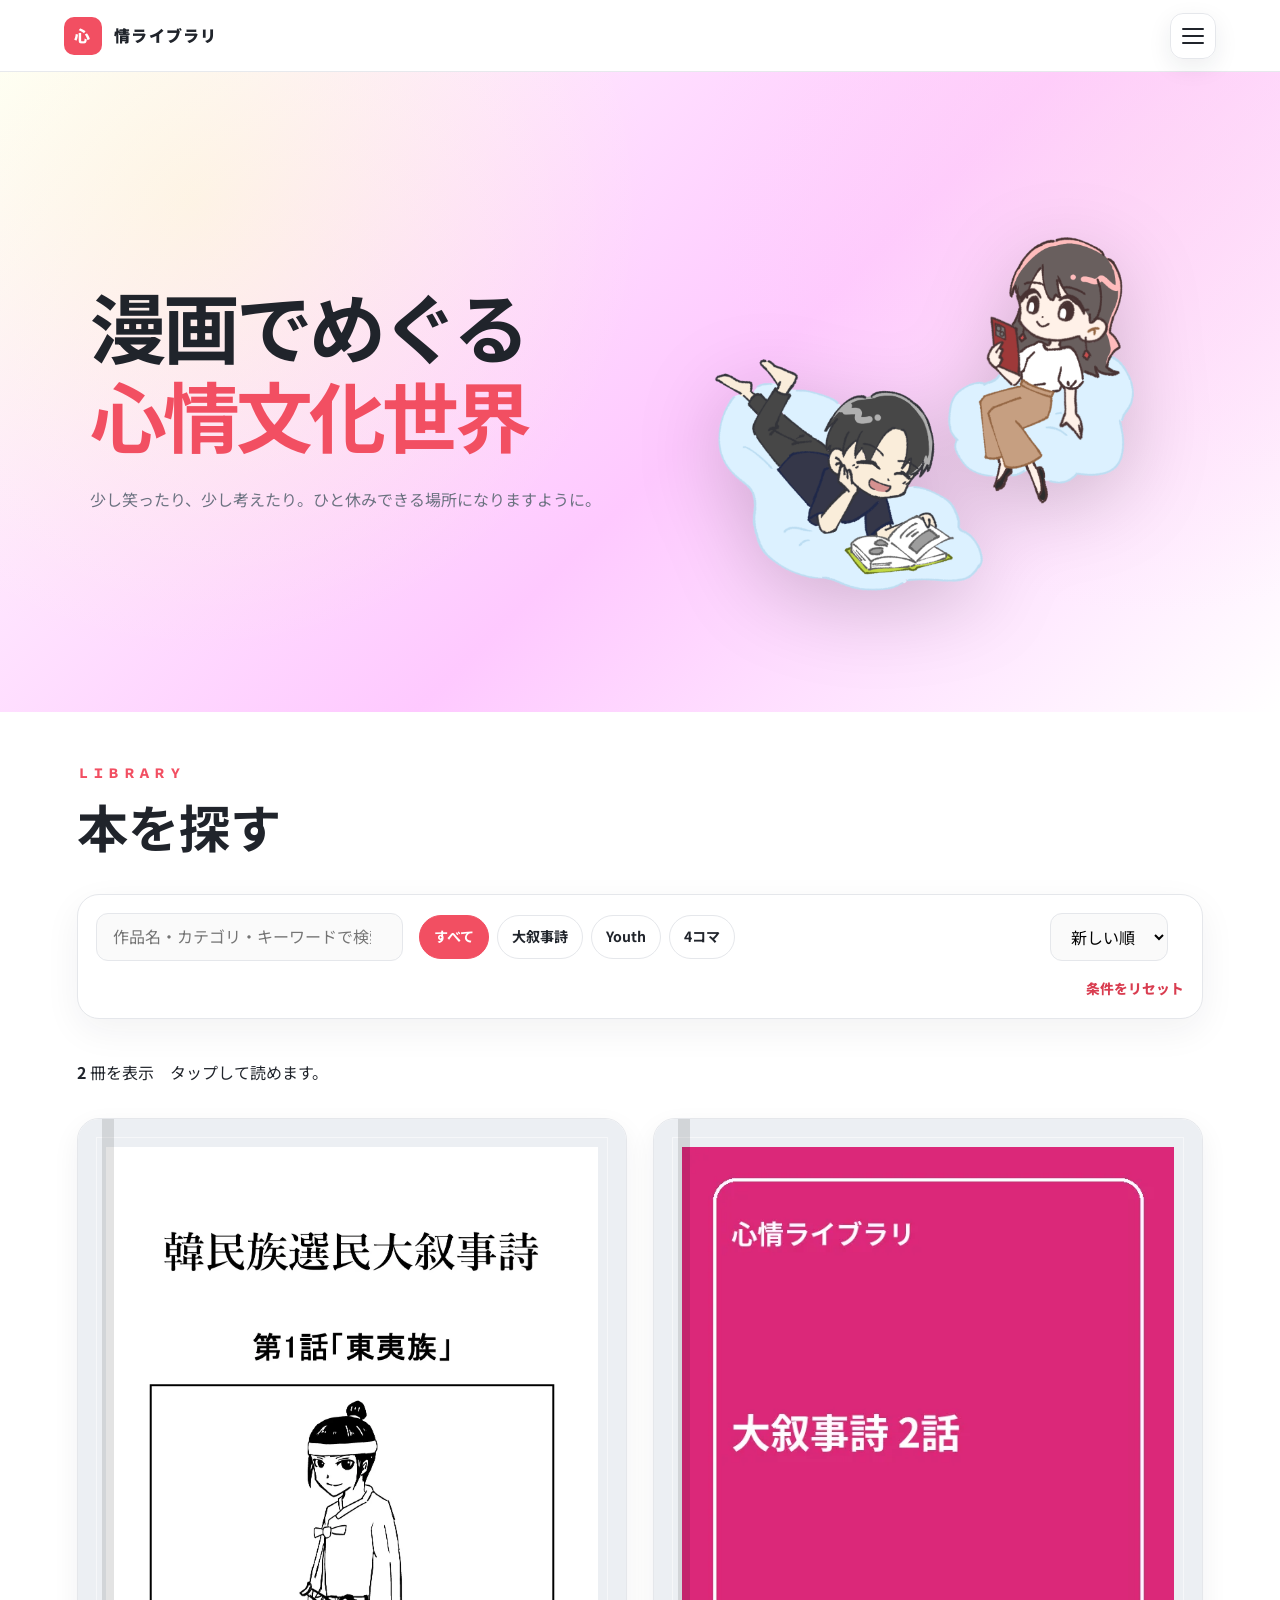
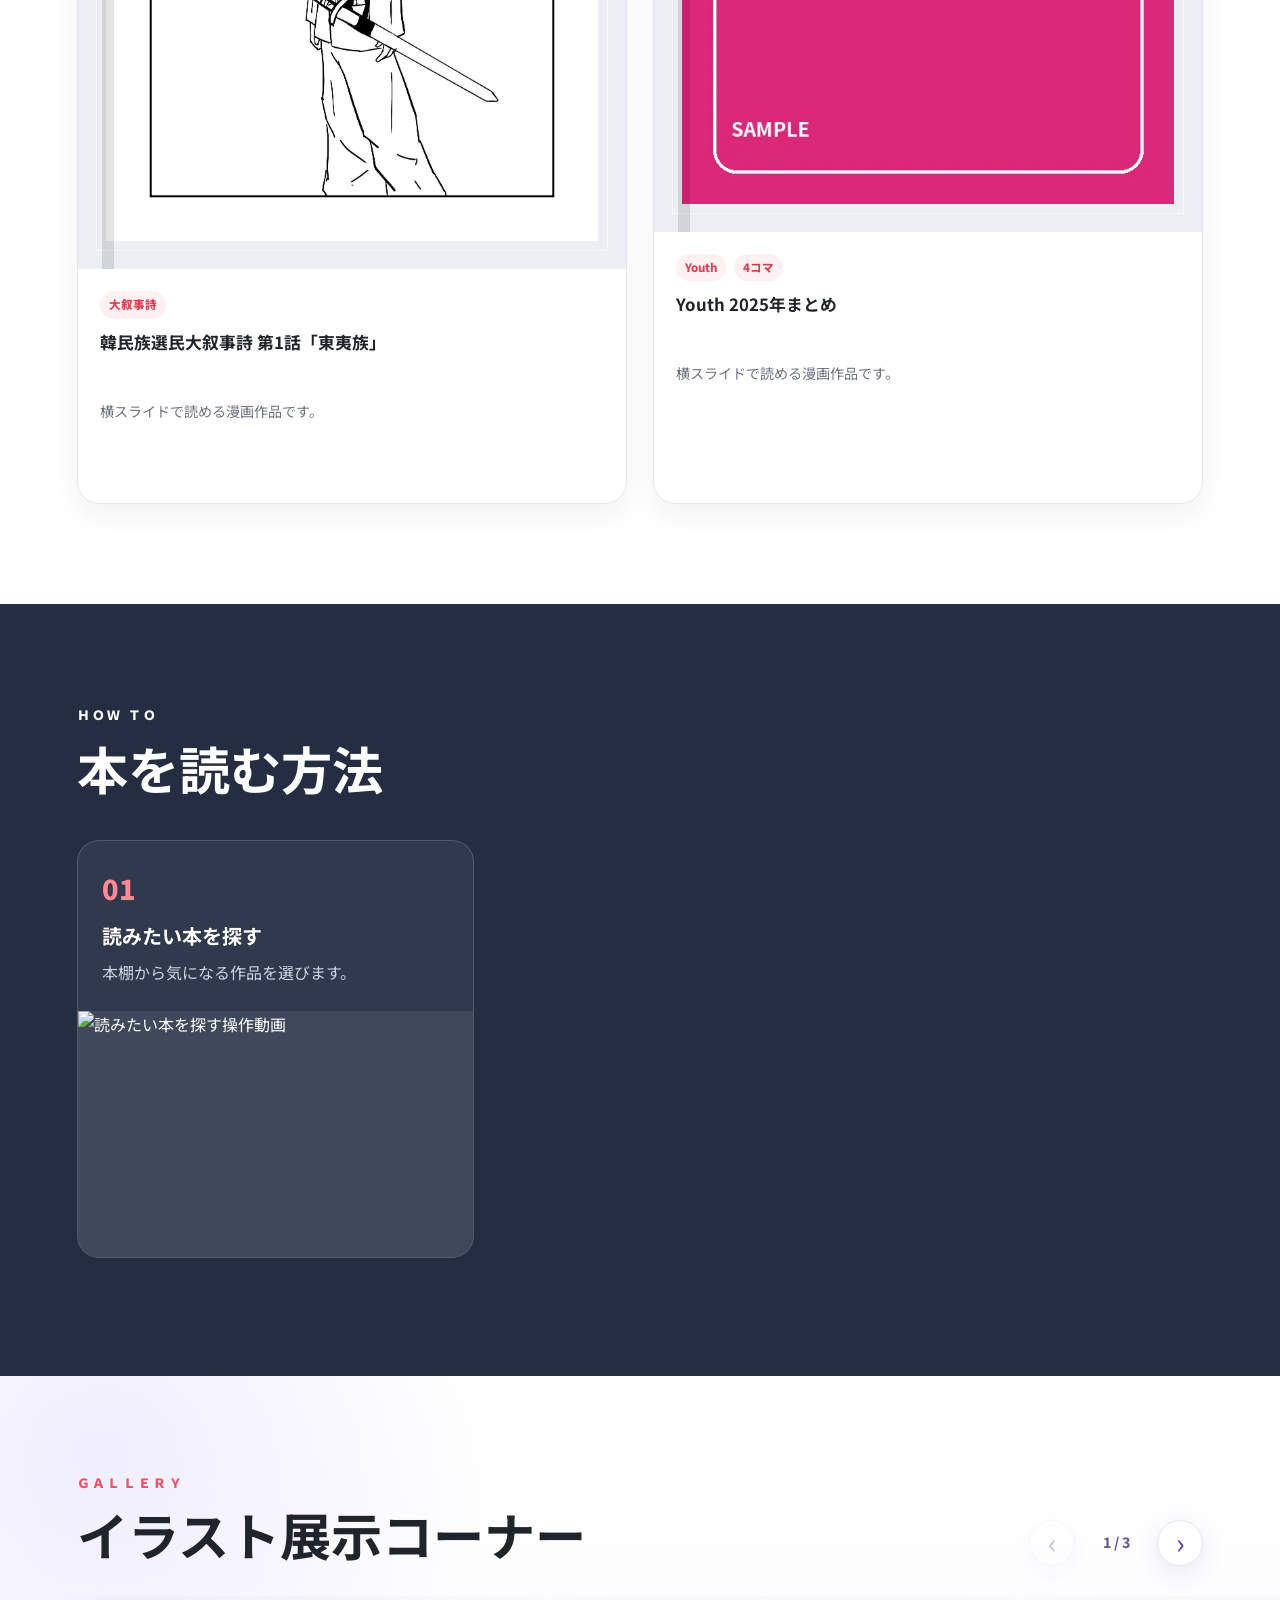
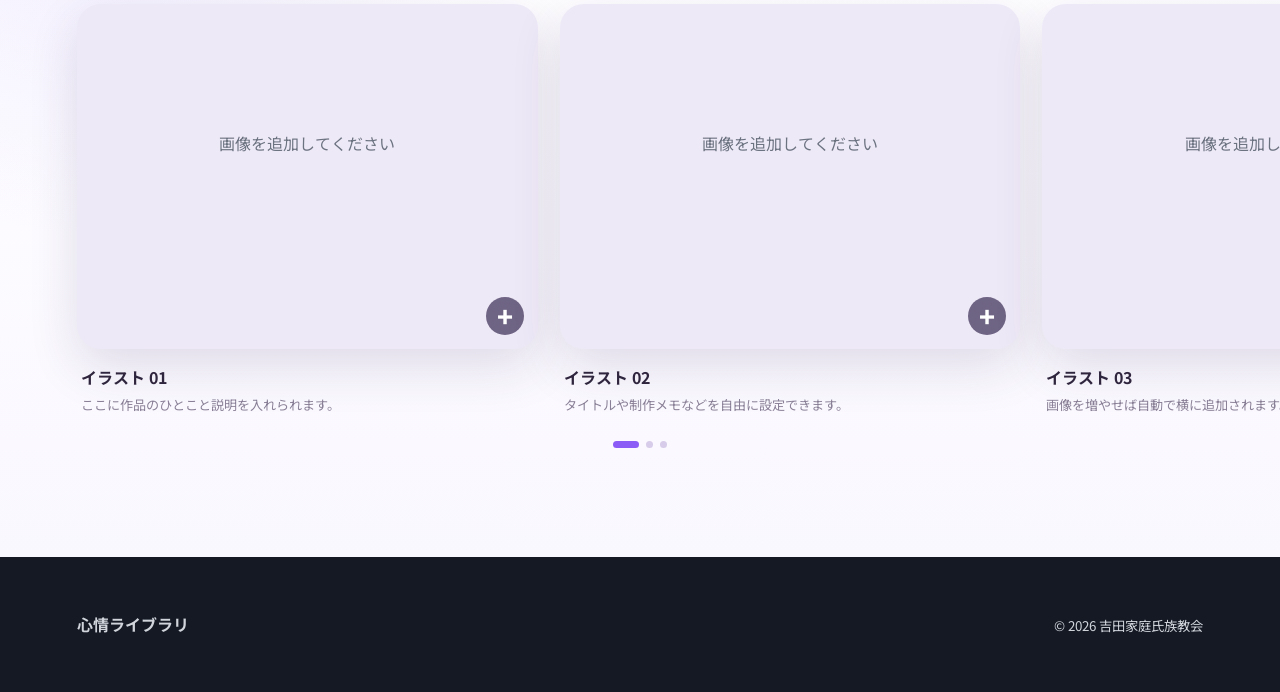
==== index.html @ d1877f1e "Add files via upload" ====
<!DOCTYPE html>
<html lang="ja">
<head>
  <meta charset="UTF-8">
  <meta name="viewport" content="width=device-width, initial-scale=1.0">
  <title>心情ライブラリ</title>
  <meta name="description" content="漫画をカテゴリやキーワードから探して読める書籍ライブラリです。">
  <link rel="preconnect" href="https://fonts.googleapis.com">
  <link rel="preconnect" href="https://fonts.gstatic.com" crossorigin>
  <link href="https://fonts.googleapis.com/css2?family=Noto+Sans+JP:wght@400;500;700;900&display=swap" rel="stylesheet">
  <link rel="stylesheet" href="./viewer.css">
  <script src="./catalog.js" defer></script>
  <script src="./gallery.js" defer></script>
</head>
<body class="catalog-page">
  <header class="site-header">
    <a class="logo" href="#top" aria-label="ページ上部へ">
      <span class="logo-mark">心</span><span>情ライブラリ</span>
    </a>

    <!-- ===== 共通メニュー：PC / スマホともに三本線ボタン ===== -->
    <div class="header-menu-wrap">
      <button
        id="menuToggle"
        class="menu-toggle"
        type="button"
        aria-label="メニューを開く"
        aria-expanded="false"
        aria-controls="headerMenu">
        <span></span>
        <span></span>
        <span></span>
      </button>

      <nav id="headerMenu" class="header-menu" aria-label="メインナビゲーション">
        <a href="#books">本を探す</a>
        <a href="#features">本を読む方法</a>
        <a href="#gallery">イラスト展示コーナー</a>
      </nav>
    </div>
  </header>

  <main id="top">
    <section class="hero">
      <div class="hero-copy">
        <h1>漫画でめぐる<br><span>心情文化世界</span></h1>
        <p class="hero-text">少し笑ったり、少し考えたり。ひと休みできる場所になりますように。</p>
      </div>
<div class="hero-visual">
    <img
        src="./assets/top.png"
        alt="サイト案内キャラクター"
        class="hero-character">
</div>
    </section>

    <section class="search-section" id="books">
      <div class="section-heading">
        <p class="eyebrow">ＬＩＢＲＡＲＹ</p><h2>本を探す</h2>
      </div>
      <div class="filter-panel">
        <label class="search-box">
          <span class="visually-hidden">書籍を検索</span>
          <input id="searchInput" type="search" placeholder="作品名・カテゴリ・キーワードで検索">
        </label>

        <div id="categoryFilters" class="category-filters" aria-label="カテゴリ絞り込み"></div>

        <select id="sortSelect" aria-label="並び順">
          <option value="newest">新しい順</option>
          <option value="oldest">古い順</option>
        </select>

        <button id="resetButton" class="filter-reset-button" type="button">条件をリセット</button>
      </div>

      <div class="result-bar">
        <p><strong id="resultCount">0</strong> 冊を表示　タップして読めます。</p>
      </div>
      <div id="bookGrid" class="book-grid" aria-live="polite"></div>
      <p id="catalogMessage" class="empty-message">書籍情報を読み込んでいます…</p>
    </section>

    <!-- ===== 本を読む方法：説明＋GIF横スライド ===== -->
    <section class="features" id="features">
      <div class="section-heading light">
        <p class="eyebrow">ＨＯＷ ＴＯ</p>
        <h2>本を読む方法</h2>
      </div>

      <div class="howto-track" aria-label="本を読む方法">
        <article class="howto-card">
          <div class="howto-body">
            <span>01</span>
            <h3>読みたい本を探す</h3>
            <p>本棚から気になる作品を選びます。</p>
          </div>
          <div class="howto-image">
            <img src="./assets/howto/01.gif" alt="読みたい本を探す操作動画" loading="lazy" decoding="async">
          </div>
        </article>
               

      </div>
    </section>

    <section class="gallery-section" id="gallery">
      <div class="gallery-heading">
        <div>
          <p class="eyebrow">ＧＡＬＬＥＲＹ</p>
          <h2>イラスト展示コーナー</h2>
        </div>
        <div class="gallery-controls" aria-label="ギャラリー操作">
          <button id="galleryPrev" class="gallery-arrow" type="button" aria-label="前のイラスト">‹</button>
          <span id="galleryCounter" class="gallery-counter">1 / 1</span>
          <button id="galleryNext" class="gallery-arrow" type="button" aria-label="次のイラスト">›</button>
        </div>
      </div>

      <div id="galleryTrack" class="gallery-track" aria-live="polite">
        <div class="gallery-loading">イラストを読み込んでいます…</div>
      </div>
      <div id="galleryDots" class="gallery-dots" aria-label="イラスト位置"></div>
    </section>

    <dialog id="galleryLightbox" class="gallery-lightbox">
      <button id="galleryLightboxClose" class="gallery-lightbox-close" type="button" aria-label="閉じる">×</button>
      <figure class="gallery-lightbox-figure">
        <img id="galleryLightboxImage" src="" alt="">
        <figcaption id="galleryLightboxCaption"></figcaption>
      </figure>
    </dialog>
  </main>

  <footer><div><strong>心情ライブラリ</strong></div><small>© 2026 吉田家庭氏族教会</small></footer>
  <script>
    (() => {
      const track = document.getElementById("galleryTrack");
      const next = document.getElementById("galleryNext");
      if (!track || !next) return;

      let timer = 0;
      let stoppedByUser = false;

      const stopAutoSlide = () => {
        stoppedByUser = true;
        window.clearInterval(timer);
        timer = 0;
      };

      const startAutoSlide = () => {
        if (stoppedByUser || timer || track.querySelectorAll(".gallery-card").length < 2) return;
        timer = window.setInterval(() => {
          if (document.hidden) return;
          if (next.disabled) {
            document.querySelector("#galleryDots .gallery-dot")?.click();
          } else {
            next.click();
          }
        }, 3500);
      };

      ["pointerdown", "touchstart", "wheel", "keydown"].forEach(type => {
        track.addEventListener(type, stopAutoSlide, { passive: true });
      });
      track.addEventListener("focusin", stopAutoSlide);
      document.getElementById("galleryPrev")?.addEventListener("click", stopAutoSlide);
      next.addEventListener("click", event => {
        if (event.isTrusted) stopAutoSlide();
      });

      const observer = new MutationObserver(startAutoSlide);
      observer.observe(track, { childList: true });
      window.addEventListener("load", startAutoSlide);
    })();
  </script>
</body>
</html>
---- viewer.css ----
/* ==========================================================
   viewer.css / 心情ライブラリ

   目次
   01. 共通設定
   02. ヘッダー
   03. トップ（Hero）
   04. 本棚・検索
   05. 書籍カード
   06. 本を読む方法
   07. フッター
   08. 漫画ビューア
   09. 画像漫画向け調整
   10. 一覧ページ / 独立ビューア補助
   11. イラストギャラリー
   12. レスポンシブ

   対応ファイル
   - index.html
   - viewer.html
   - catalog.js
   - gallery.js
   - viewer.js
========================================================== */

/* ==========================================================
   03-A. トップ右側のキャラクター画像
   ----------------------------------------------------------
   index.html
   <div class="hero-visual">
     <img class="hero-character">
   ========================================================== */

.hero-visual{
    display:flex;
    justify-content:center;
    align-items:flex-end;
}

.hero-character{
    width:min(430px,90%);
    max-height:none;
    object-fit:contain;
    filter:drop-shadow(0 20px 40px rgba(0,0,0,.18));
    animation:float 2s ease-in-out infinite;
}

@keyframes float{
    0%,100%{
        transform:translateY(0);
    }
    50%{
        transform:translateY(-10px);
    }
}

/* ==========================================================
   01. 共通設定
   ----------------------------------------------------------
   サイト全体の基本設定・色・フォント・リンク・フォーム
   ========================================================== */

* {
  box-sizing: border-box;
}

:root {
  --ink: #20242b;
  --muted: #6b7280;
  --line: #e5e7eb;
  --paper: #f7f6f2;
  --white: #ffffff;
  --accent: #f24f62;
  --accent-dark: #d93d50;
  --navy: #242d42;
  --shadow: 0 18px 50px rgba(31, 41, 55, 0.12);
}

html {
  scroll-behavior: smooth;
}

body {
  margin: 0;
  color: var(--ink);
  background: var(--white);
  font-family: "Noto Sans JP", sans-serif;
  line-height: 1.7;
}

button,
input,
select {
  font: inherit;
}

a {
  color: inherit;
  text-decoration: none;
}

/* ==========================================================
   02. ヘッダー
   ----------------------------------------------------------
   index.html
   <header class="site-header">
   ・ロゴ
   ・上部ナビゲーション
   ========================================================== */

.site-header {
  position: sticky;
  top: 0;
  z-index: 20;
  display: flex;
  align-items: center;
  justify-content: space-between;
  min-height: 72px;
  padding: 0 5vw;
  border-bottom: 1px solid rgba(229, 231, 235, 0.9);
  background: rgba(255, 255, 255, 0.94);
  backdrop-filter: blur(14px);
}

.logo {
  display: inline-flex;
  gap: 12px;
  align-items: center;
  font-weight: 900;
  letter-spacing: 0.08em;
}

.logo-mark {
  display: grid;
  width: 38px;
  height: 38px;
  place-items: center;
  border-radius: 10px;
  color: #fff;
  background: var(--accent);
}

.header-nav {
  display: flex;
  gap: 28px;
  font-size: 0.94rem;
  font-weight: 700;
}

/* ==========================================================
   03. トップ（Hero）
   ----------------------------------------------------------
   index.html
   <section class="hero">

   ・「漫画でめぐる 心情文化世界」
   ・説明文
   ・背景
   ・キャラクター画像
   ========================================================== */

.hero {
  display: grid;
  grid-template-columns: 1.05fr 0.95fr;
  min-height: 640px;
  padding: 90px 7vw;
  overflow: hidden;
  background:
    radial-gradient(circle at 15% 20%, rgba(251, 253, 181, 0.35), transparent 38%),
    radial-gradient(circle at 90% 15%, rgba(254, 214, 238, 0.45), transparent 35%),
    linear-gradient(135deg, #ffffff 0%, #fb00ff36 55%, #ffffff 100%);
}

.hero-copy {
  align-self: center;
  max-width: 640px;
}

.eyebrow {
  margin: 0 0 10px;
  color: var(--accent);
  font-size: 0.8rem;
  font-weight: 900;
  letter-spacing: 0.18em;
}

.hero h1 {
  margin: 0;
  font-size: clamp(3rem, 6vw, 6rem);
  line-height: 1.16;
  letter-spacing: -0.05em;
}

.hero h1 span {
  color: var(--accent);
}

.hero-text {
  max-width: 590px;
  margin: 28px 0 36px;
  color: var(--muted);
  font-size: 1rem;
}

.primary-button {
  display: inline-flex;
  align-items: center;
  justify-content: center;
  min-width: 180px;
  min-height: 54px;
  padding: 0 26px;
  border-radius: 999px;
  color: #fff;
  background: var(--accent);
  font-weight: 800;
  box-shadow: 0 12px 30px rgba(242, 79, 98, 0.28);
  transition: 0.2s;
}

.primary-button:hover {
  transform: translateY(-2px);
  background: var(--accent-dark);
}

.hero-visual {
  position: relative;
  display: grid;
  place-items: center;
}

.book-stack {
  position: relative;
  width: min(430px, 80vw);
  height: 420px;
}

.stack-book {
  position: absolute;
  right: 0;
  display: flex;
  align-items: center;
  width: 360px;
  height: 74px;
  padding: 0 34px;
  border: 2px solid #4b5563;
  border-radius: 5px 16px 16px 5px;
  color: #f8fafc;
  background: linear-gradient(180deg, #747b86, #4b525c);
  font-size: 1.35rem;
  font-weight: 900;
  letter-spacing: 0.12em;
  box-shadow: var(--shadow);
  transform-origin: center;
}

.stack-book::after {
  content: "";
  position: absolute;
  right: 14px;
  width: 10px;
  height: 70%;
  border-left: 2px solid rgba(255,255,255,.45);
  border-right: 2px solid rgba(255,255,255,.45);
}

.b1 { top: 20px; transform: rotate(-3deg); }
.b2 { top: 96px; right: 24px; transform: rotate(2deg); }
.b3 { top: 170px; right: 5px; transform: rotate(-1deg); }
.b4 { top: 244px; right: 35px; transform: rotate(3deg); }
.b5 { top: 318px; right: -40px; transform: rotate(13deg); }

/* ==========================================================
   04. 本棚・検索エリア
   ----------------------------------------------------------
   index.html
   <section class="search-section" id="books">

   ・見出し
   ・検索ボックス
   ・カテゴリ絞り込み
   ・並び替え
   ・検索結果件数
   ========================================================== */

.search-section,
.guide {
  padding: 100px 6vw;
}

.section-heading {
  max-width: 760px;
  margin-bottom: 36px;
}

.section-heading h2 {
  margin: 0;
  font-size: clamp(2rem, 4vw, 3.4rem);
  line-height: 1.25;
}

.section-heading > p:last-child {
  color: var(--muted);
}

.filter-panel {
  display: grid;
  grid-template-columns: minmax(260px, 1fr) 2fr auto;
  gap: 16px;
  align-items: center;
  padding: 18px;
  border: 1px solid var(--line);
  border-radius: 22px;
  background: #fff;
  box-shadow: 0 12px 36px rgba(31, 41, 55, 0.06);
}

.search-box input,
.filter-panel select {
  width: 100%;
  min-height: 48px;
  padding: 0 16px;
  border: 1px solid var(--line);
  border-radius: 12px;
  background: #fafafa;
  outline: none;
}

.search-box input:focus,
.filter-panel select:focus {
  border-color: var(--accent);
  box-shadow: 0 0 0 3px rgba(242, 79, 98, 0.12);
}

.category-filters {
  display: flex;
  flex-wrap: wrap;
  gap: 8px;
}

.category-button {
  padding: 9px 14px;
  border: 1px solid var(--line);
  border-radius: 999px;
  color: var(--ink);
  background: #fff;
  cursor: pointer;
  font-size: 0.88rem;
  font-weight: 700;
}

.category-button.active {
  border-color: var(--accent);
  color: #fff;
  background: var(--accent);
}

.result-bar {
  display: flex;
  justify-content: space-between;
  align-items: center;
  margin: 24px 0 16px;
}

.text-button {
  border: 0;
  color: var(--accent);
  background: transparent;
  cursor: pointer;
  font-weight: 800;
}

/* ==========================================================
   05. 書籍カード一覧
   ----------------------------------------------------------
   index.html / catalog.js

   <div id="bookGrid" class="book-grid">

   catalog.js が books.json を読み込み、
   .book-card を自動生成します。
   ========================================================== */

.book-grid {
  display: grid;
  grid-template-columns: repeat(4, minmax(0, 1fr));
  gap: 26px;
}

.book-card {
  overflow: hidden;
  border: 1px solid var(--line);
  border-radius: 22px;
  background: #fff;
  box-shadow: 0 10px 28px rgba(31, 41, 55, 0.06);
  transition: 0.22s ease;
}

.book-card:hover {
  transform: translateY(-7px);
  box-shadow: var(--shadow);
}

.book-cover {
  position: relative;
  display: grid;
  min-height: 300px;
  place-items: center;
  padding: 28px;
  overflow: hidden;
  background: linear-gradient(145deg, var(--cover-light), var(--cover-dark));
}

.book-cover::before {
  content: "";
  position: absolute;
  inset: 18px;
  border: 1px solid rgba(255,255,255,.55);
}

.book-cover::after {
  content: "";
  position: absolute;
  left: 24px;
  top: 0;
  width: 12px;
  height: 100%;
  background: rgba(0,0,0,.11);
}

.cover-content {
  position: relative;
  z-index: 1;
  color: #fff;
  text-align: center;
}

.cover-label {
  display: block;
  margin-bottom: 16px;
  font-size: 0.75rem;
  font-weight: 800;
  letter-spacing: 0.18em;
}

.cover-title {
  display: block;
  font-size: 2rem;
  font-weight: 900;
  line-height: 1.35;
}

.book-info {
  padding: 22px;
}

.book-meta {
  display: flex;
  gap: 8px;
  flex-wrap: wrap;
  margin-bottom: 10px;
}

.tag {
  padding: 4px 9px;
  border-radius: 999px;
  color: var(--accent-dark);
  background: #fff0f2;
  font-size: 0.72rem;
  font-weight: 800;
}

.book-info h3 {
  min-height: 3.4em;
  margin: 0;
  font-size: 1.05rem;
  line-height: 1.65;
}

.book-description {
  min-height: 4.8em;
  color: var(--muted);
  font-size: 0.88rem;
}

.book-bottom {
  display: flex;
  justify-content: space-between;
  align-items: center;
  margin-top: 18px;
}

.price {
  font-size: 1.2rem;
  font-weight: 900;
}

.detail-button {
  padding: 9px 14px;
  border: 0;
  border-radius: 10px;
  color: #fff;
  background: var(--navy);
  cursor: pointer;
  font-weight: 800;
}

.empty-message {
  padding: 50px;
  text-align: center;
  color: var(--muted);
}

/* ==========================================================
   06. 本を読む方法
   ----------------------------------------------------------
   index.html
   <section class="features" id="features">

   ・01 / 02 / 03 の説明カード
   ========================================================== */

.features {
  padding: 100px 6vw;
  color: #fff;
  background: var(--navy);
}

.light h2,
.light p {
  color: #fff;
}

.feature-grid {
  display: grid;
  grid-template-columns: repeat(3, 1fr);
  gap: 22px;
}

.feature-grid article {
  padding: 34px;
  border: 1px solid rgba(255,255,255,.16);
  border-radius: 22px;
  background: rgba(255,255,255,.05);
}

.feature-grid span {
  color: #ff8a97;
  font-size: 2rem;
  font-weight: 900;
}

.feature-grid h3 {
  margin: 10px 0 8px;
  font-size: 1.3rem;
}

.feature-grid p {
  color: #cbd5e1;
}

.steps {
  display: grid;
  grid-template-columns: repeat(3, 1fr);
  gap: 24px;
  padding: 0;
  list-style: none;
}

.steps li {
  display: flex;
  gap: 18px;
  padding: 26px;
  border: 1px solid var(--line);
  border-radius: 18px;
}

.steps li > span {
  display: grid;
  flex: 0 0 46px;
  height: 46px;
  place-items: center;
  border-radius: 50%;
  color: #fff;
  background: var(--accent);
  font-weight: 900;
}

.steps h3,
.steps p {
  margin: 0;
}

.steps p {
  color: var(--muted);
}

/* ==========================================================
   07. フッター
   ----------------------------------------------------------
   index.html
   <footer>
   ========================================================== */

footer {
  display: flex;
  justify-content: space-between;
  align-items: end;
  padding: 54px 6vw;
  color: #d1d5db;
  background: #141924;
}

footer p {
  margin: 4px 0 0;
}

.book-modal {
  width: min(850px, calc(100vw - 32px));
  padding: 0;
  border: 0;
  border-radius: 24px;
  box-shadow: 0 30px 90px rgba(0,0,0,.28);
}

.book-modal::backdrop {
  background: rgba(15, 23, 42, .68);
  backdrop-filter: blur(5px);
}

.modal-close {
  position: absolute;
  top: 16px;
  right: 18px;
  z-index: 2;
  display: grid;
  width: 42px;
  height: 42px;
  place-items: center;
  border: 0;
  border-radius: 50%;
  background: rgba(255,255,255,.92);
  cursor: pointer;
  font-size: 1.7rem;
}

.modal-layout {
  display: grid;
  grid-template-columns: 300px 1fr;
}

.modal-cover {
  min-height: 460px;
  padding: 50px 30px;
  color: #fff;
  background: linear-gradient(145deg, var(--cover-light), var(--cover-dark));
}

.modal-cover .cover-title {
  margin-top: 24px;
}

.modal-body {
  padding: 46px;
}

.modal-body h2 {
  margin: 8px 0 14px;
  font-size: 2rem;
  line-height: 1.45;
}

.modal-body ul {
  padding-left: 1.2em;
}

.modal-price {
  margin: 24px 0;
  font-size: 1.5rem;
  font-weight: 900;
}

.modal-link {
  display: inline-flex;
  padding: 12px 20px;
  border-radius: 12px;
  color: #fff;
  background: var(--accent);
  font-weight: 800;
}

.visually-hidden {
  position: absolute;
  width: 1px;
  height: 1px;
  overflow: hidden;
  clip: rect(0, 0, 0, 0);
}

/* ==========================================================
   12-A. レスポンシブ：タブレット（1050px以下）
   ========================================================== */



/* ==========================================================
   12-B. レスポンシブ：タブレット / スマホ（780px以下）
   ========================================================== */



/* ==========================================================
   12-C. レスポンシブ：スマホ（520px以下）
   ========================================================== */




/* ==========================================================
   08. 漫画ビューア（旧ダイアログ形式）
   ----------------------------------------------------------
   漫画ページの横スライド、ページ送り、進捗表示など
   ========================================================== */
.reader-dialog {
  width: min(1180px, 100vw);
  height: min(820px, 100vh);
  max-width: none;
  max-height: none;
  padding: 0;
  border: 0;
  background: #111827;
  color: #fff;
}
.reader-dialog::backdrop { background: rgba(0,0,0,.88); }
.reader-shell { display:flex; flex-direction:column; height:100%; }
.reader-header {
  display:flex; align-items:center; justify-content:space-between; gap:16px;
  min-height:64px; padding:10px 18px; background:#0b1020; border-bottom:1px solid rgba(255,255,255,.12);
}
.reader-title { min-width:0; }
.reader-title strong { display:block; white-space:nowrap; overflow:hidden; text-overflow:ellipsis; }
.reader-title small { color:#9ca3af; }
.reader-actions { display:flex; gap:8px; }
.reader-icon-button {
  width:42px; height:42px; border:1px solid rgba(255,255,255,.16); border-radius:50%;
  color:#fff; background:rgba(255,255,255,.08); cursor:pointer; font-size:1.25rem;
}
.reader-stage { position:relative; flex:1; min-height:0; overflow:hidden; background:#1f2937; }
.reader-pages {
  height:100%; display:flex; overflow-x:auto; overflow-y:hidden; scroll-snap-type:x mandatory;
  scroll-behavior:smooth; scrollbar-width:none; touch-action:pan-x;
}
.reader-pages::-webkit-scrollbar { display:none; }
.reader-page {
  position:relative; flex:0 0 100%; height:100%; scroll-snap-align:start;
  display:grid; place-items:center; padding:26px;
}
.reader-paper {
  width:min(760px, 92vw); height:min(620px, calc(100vh - 170px)); overflow:auto;
  padding:clamp(28px, 5vw, 64px); border-radius:8px; color:#2b2b2b; background:#fffdf7;
  box-shadow:0 18px 60px rgba(0,0,0,.35); line-height:2; font-family:"Noto Serif JP", "Yu Mincho", serif;
}
.reader-paper h2 { margin-top:0; font-size:clamp(1.7rem, 4vw, 2.6rem); line-height:1.45; }
.reader-paper p { margin:0 0 1.5em; text-align:justify; }
.reader-page-number { position:absolute; right:34px; bottom:18px; color:#6b7280; font-size:.8rem; }
.reader-nav {
  position:absolute; top:50%; transform:translateY(-50%); z-index:2;
  width:48px; height:64px; border:0; border-radius:14px; color:#fff;
  background:rgba(0,0,0,.42); cursor:pointer; font-size:2rem;
}
.reader-prev { left:14px; }
.reader-next { right:14px; }
.reader-footer {
  display:flex; align-items:center; gap:14px; min-height:62px; padding:10px 18px;
  background:#0b1020; border-top:1px solid rgba(255,255,255,.12);
}
.reader-progress { flex:1; accent-color:var(--accent); }
.reader-counter { min-width:72px; text-align:right; color:#d1d5db; font-variant-numeric:tabular-nums; }

/* ==========================================================
   09. 画像漫画向け調整
   ----------------------------------------------------------
   ・漫画ページ画像
   ・表紙画像
   ・スマホ時の画像表示
   ========================================================== */
.book-cover-image {
  width: 100%;
  height: 100%;
  min-height: 300px;
  object-fit: cover;
  display: block;
}
.reader-page { background: #171717; }
.reader-page-image {
  display: block;
  width: auto;
  max-width: 100%;
  height: 100%;
  max-height: 100%;
  object-fit: contain;
  user-select: none;
  -webkit-user-drag: none;
  box-shadow: 0 14px 50px rgba(0,0,0,.42);
}
.reader-message {
  display: grid;
  place-items: center;
  height: 100%;
  padding: 30px;
  color: #fff;
  text-align: center;
}
.reader-nav:disabled { opacity: .25; cursor: default; }
body.reader-open { overflow: hidden; }


/* ==========================================================
   10. 一覧ページ / 独立ビューア補助
   ----------------------------------------------------------
   index.html / viewer.html

   ・viewer.html の全画面レイアウト
   ・横スライド漫画ビューア
   ========================================================== */
.hero h1 span { color: var(--accent); }
.book-cover { display: grid; min-height: 300px; place-items: center; overflow: hidden; background: #eceff3; }
.book-cover-image { width: 100%; height: 100%; object-fit: cover; display: block; }

.reader-page-body { height: 100dvh; overflow: hidden; color: #fff; background: #111318; }
.standalone-reader { display: grid; grid-template-rows: auto minmax(0, 1fr) auto; width: 100%; height: 100dvh; background: #111318; }
.reader-header { position: relative; z-index: 5; display: grid; grid-template-columns: minmax(86px,1fr) minmax(0,2fr) minmax(86px,1fr); gap: 12px; align-items: center; min-height: 64px; padding: max(10px, env(safe-area-inset-top)) max(14px, env(safe-area-inset-right)) 10px max(14px, env(safe-area-inset-left)); border-bottom: 1px solid rgba(255,255,255,.12); background: rgba(17,19,24,.96); }
.reader-back { justify-self: start; display: inline-flex; align-items: center; gap: 6px; min-height: 42px; padding: 0 12px; border-radius: 12px; color: #fff; background: rgba(255,255,255,.08); font-weight: 800; }
.reader-title { min-width: 0; text-align: center; }
.reader-title strong, .reader-title small { display: block; overflow: hidden; text-overflow: ellipsis; white-space: nowrap; }
.reader-title small { color: #aeb5c2; font-size: .72rem; }
.reader-icon-button { justify-self: end; width: 42px; height: 42px; border: 1px solid rgba(255,255,255,.18); border-radius: 12px; color: #fff; background: rgba(255,255,255,.08); cursor: pointer; font-size: 1.2rem; }
.reader-stage { position: relative; min-height: 0; overflow: hidden; background: #0a0b0e; }
.reader-pages { display: flex; width: 100%; height: 100%; overflow-x: auto; overflow-y: hidden; scroll-snap-type: x mandatory; scrollbar-width: none; overscroll-behavior-x: contain; touch-action: pan-x; }
.reader-pages::-webkit-scrollbar { display: none; }
.reader-page { flex: 0 0 100%; width: 100%; height: 100%; display: grid; place-items: center; scroll-snap-align: start; scroll-snap-stop: always; padding: 10px 56px; }
.reader-page-image { display: block; max-width: 100%; max-height: 100%; width: auto; height: auto; object-fit: contain; user-select: none; -webkit-user-drag: none; box-shadow: 0 10px 36px rgba(0,0,0,.45); }
.reader-nav { position: absolute; top: 50%; z-index: 4; width: 46px; height: 70px; transform: translateY(-50%); border: 0; border-radius: 14px; color: #fff; background: rgba(0,0,0,.48); cursor: pointer; font-size: 2.2rem; backdrop-filter: blur(8px); }
.reader-nav:disabled { opacity: .2; cursor: default; }
.reader-prev { left: 8px; }
.reader-next { right: 8px; }
.reader-footer { display: grid; grid-template-columns: minmax(0,1fr) auto; gap: 16px; align-items: center; min-height: 58px; padding: 10px max(18px, env(safe-area-inset-right)) max(10px, env(safe-area-inset-bottom)) max(18px, env(safe-area-inset-left)); border-top: 1px solid rgba(255,255,255,.12); background: #111318; }
.reader-progress { width: 100%; accent-color: var(--accent); }
.reader-counter { min-width: 64px; color: #e6e8ed; text-align: right; font-variant-numeric: tabular-nums; font-weight: 800; }
.reader-message { display: grid; flex: 0 0 100%; width: 100%; height: 100%; place-items: center; padding: 40px; color: #d9dde5; text-align: center; }
.reader-error { color: #ffb4bd; }




/* ==========================================================
   11. イラスト横スライドギャラリー
   ----------------------------------------------------------
   index.html / gallery.js / gallery.json

   ・横スワイプ
   ・PC左右矢印
   ・現在位置ドット
   ・クリック / タップで拡大表示
   ========================================================== */
.gallery-section {
  padding: 96px 0 104px;
  overflow: hidden;
  background:
    radial-gradient(circle at 8% 10%, rgba(196,181,253,.23), transparent 28%),
    linear-gradient(180deg, #fff 0%, #faf8ff 100%);
}

.gallery-heading {
  display: flex;
  align-items: end;
  justify-content: space-between;
  gap: 28px;
  padding: 0 6vw;
  margin-bottom: 30px;
}

.gallery-heading h2 {
  margin: 0;
  font-size: clamp(2rem, 4vw, 3.4rem);
  line-height: 1.2;
}

.gallery-heading p:last-child {
  margin: 12px 0 0;
  color: var(--muted);
}

.gallery-controls {
  display: flex;
  align-items: center;
  gap: 10px;
  flex: 0 0 auto;
}

.gallery-arrow {
  display: grid;
  width: 46px;
  height: 46px;
  place-items: center;
  border: 1px solid #e7e2f5;
  border-radius: 50%;
  color: #5f3fa5;
  background: rgba(255,255,255,.94);
  box-shadow: 0 8px 24px rgba(75,45,130,.10);
  cursor: pointer;
  font-size: 1.8rem;
  line-height: 1;
}

.gallery-arrow:hover {
  color: #fff;
  border-color: #8b5cf6;
  background: #8b5cf6;
}

.gallery-arrow:disabled {
  opacity: .32;
  cursor: default;
}

.gallery-counter {
  min-width: 62px;
  color: #6d5a8e;
  text-align: center;
  font-size: .88rem;
  font-weight: 800;
  font-variant-numeric: tabular-nums;
}

.gallery-track {
  display: flex;
  gap: 22px;
  width: 100%;
  padding: 8px 6vw 24px;
  overflow-x: auto;
  overflow-y: hidden;
  scroll-snap-type: x mandatory;
  scroll-behavior: smooth;
  overscroll-behavior-x: contain;
  scrollbar-width: none;
  touch-action: pan-x;
}

.gallery-track::-webkit-scrollbar { display: none; }

.gallery-card {
  flex: 0 0 clamp(280px, 36vw, 520px);
  scroll-snap-align: center;
  margin: 0;
  cursor: zoom-in;
}

.gallery-image-frame {
  position: relative;
  aspect-ratio: 4 / 3;
  overflow: hidden;
  border-radius: 24px;
  background: #eee9f7;
  box-shadow: 0 18px 50px rgba(54,35,91,.14);
  transition: transform .25s ease, box-shadow .25s ease;
}

.gallery-card:hover .gallery-image-frame {
  transform: translateY(-5px);
  box-shadow: 0 24px 60px rgba(54,35,91,.20);
}

.gallery-image-frame img {
  display: block;
  width: 100%;
  height: 100%;
  object-fit: cover;
}

.gallery-image-frame::after {
  content: "拡大";
  position: absolute;
  right: 14px;
  bottom: 14px;
  padding: 7px 11px;
  border-radius: 999px;
  color: #fff;
  background: rgba(45,31,72,.66);
  backdrop-filter: blur(8px);
  font-size: .75rem;
  font-weight: 800;
}

.gallery-caption {
  padding: 15px 4px 0;
}

.gallery-caption strong {
  display: block;
  color: #2f263d;
  font-size: 1rem;
}

.gallery-caption span {
  display: block;
  margin-top: 3px;
  color: #8b8198;
  font-size: .82rem;
}

.gallery-loading,
.gallery-empty {
  flex: 0 0 100%;
  min-height: 280px;
  display: grid;
  place-items: center;
  color: var(--muted);
}

.gallery-dots {
  display: flex;
  justify-content: center;
  gap: 7px;
  min-height: 12px;
  padding: 0 20px;
}

.gallery-dot {
  width: 7px;
  height: 7px;
  padding: 0;
  border: 0;
  border-radius: 999px;
  background: #d7cce9;
  cursor: pointer;
  transition: width .2s ease, background .2s ease;
}

.gallery-dot.active {
  width: 26px;
  background: #8b5cf6;
}

.gallery-lightbox {
  width: min(1100px, calc(100vw - 28px));
  height: min(92vh, 900px);
  padding: 0;
  border: 0;
  border-radius: 22px;
  overflow: hidden;
  background: #17131e;
  box-shadow: 0 30px 100px rgba(0,0,0,.42);
}

.gallery-lightbox::backdrop {
  background: rgba(16,10,24,.84);
  backdrop-filter: blur(5px);
}

.gallery-lightbox-figure {
  display: grid;
  grid-template-rows: minmax(0,1fr) auto;
  width: 100%;
  height: 100%;
  margin: 0;
}

.gallery-lightbox-figure img {
  width: 100%;
  height: 100%;
  min-height: 0;
  object-fit: contain;
}

.gallery-lightbox-figure figcaption {
  padding: 14px 58px 16px 18px;
  color: #eee8f6;
  background: #211a2a;
  font-size: .88rem;
}

.gallery-lightbox-close {
  position: absolute;
  top: 14px;
  right: 14px;
  z-index: 2;
  display: grid;
  width: 44px;
  height: 44px;
  place-items: center;
  border: 1px solid rgba(255,255,255,.18);
  border-radius: 50%;
  color: #fff;
  background: rgba(0,0,0,.45);
  cursor: pointer;
  font-size: 1.6rem;
}





/* ==========================================================
   13. 2026-08 UI更新
   ----------------------------------------------------------
   対応内容
   ① PC / スマホ共通の三本線メニュー
   ② Hero と LIBRARY の間隔を約半分に調整
   ③ 並び替えUI
   ④ 「条件をリセット」を検索枠内へ移動
   ========================================================== */


/* ==========================================================
   13-A. 三本線メニュー
   ----------------------------------------------------------
   index.html
   .header-menu-wrap
   ├─ .menu-toggle
   └─ .header-menu
   ========================================================== */

.header-nav {
  display: none;
}

.header-menu-wrap {
  position: relative;
  display: flex;
  align-items: center;
}

.menu-toggle {
  display: grid;
  width: 46px;
  height: 46px;
  padding: 11px;
  place-content: center;
  gap: 5px;
  border: 1px solid var(--line);
  border-radius: 13px;
  background: rgba(255,255,255,.96);
  box-shadow: 0 8px 24px rgba(31,41,55,.08);
  cursor: pointer;
}

.menu-toggle span {
  display: block;
  width: 22px;
  height: 2px;
  border-radius: 999px;
  background: var(--ink);
  transition: transform .2s ease, opacity .2s ease;
}

.menu-toggle[aria-expanded="true"] span:nth-child(1) {
  transform: translateY(7px) rotate(45deg);
}

.menu-toggle[aria-expanded="true"] span:nth-child(2) {
  opacity: 0;
}

.menu-toggle[aria-expanded="true"] span:nth-child(3) {
  transform: translateY(-7px) rotate(-45deg);
}

.header-menu {
  position: absolute;
  top: calc(100% + 12px);
  right: 0;
  z-index: 50;
  display: grid;
  min-width: 210px;
  padding: 10px;
  border: 1px solid var(--line);
  border-radius: 16px;
  background: rgba(255,255,255,.98);
  box-shadow: 0 20px 55px rgba(31,41,55,.16);
  opacity: 0;
  visibility: hidden;
  transform: translateY(-8px);
  transition: opacity .18s ease, transform .18s ease, visibility .18s ease;
}

.header-menu.open {
  opacity: 1;
  visibility: visible;
  transform: translateY(0);
}

.header-menu a {
  display: block;
  padding: 12px 14px;
  border-radius: 10px;
  font-weight: 800;
}

.header-menu a:hover,
.header-menu a:focus-visible {
  color: var(--accent-dark);
  background: #fff0f2;
}


/* ==========================================================
   13-B. Hero と LIBRARY の間隔
   ----------------------------------------------------------
   PC：Hero下 90px → 45px
       LIBRARY上 100px → 50px

   スマホでも同様に約半分へ調整
   ========================================================== */

.hero {
  padding-bottom: 45px;
}

.search-section {
  padding-top: 50px;
}


/* ==========================================================
   13-C. 検索枠 / 条件リセット
   ----------------------------------------------------------
   index.html
   .filter-panel の中に resetButton を配置
   ========================================================== */

.filter-panel {
  grid-template-columns: minmax(260px, 1fr) 2fr auto auto;
}

.filter-reset-button {
  min-height: 48px;
  padding: 0 16px;
  border: 1px solid #f3cbd1;
  border-radius: 12px;
  color: var(--accent-dark);
  background: #fff7f8;
  cursor: pointer;
  font-weight: 800;
  white-space: nowrap;
}

.filter-reset-button:hover {
  border-color: var(--accent);
  background: #fff0f2;
}


.book-card {
  position: relative;
}


/* ==========================================================
   13-E. 追加レスポンシブ
   ========================================================== */







/* ==========================================================
   14. 2026-08 追加調整
   ----------------------------------------------------------
   ① 条件リセットを赤文字だけ・右端に
   ② 5冊表示用のカード調整
   ③ スマホは1行3冊
   ④ 「本を読む方法」を画像付き横スライド化
   ⑤ ギャラリーの「拡大」を虫眼鏡＋に変更
   ========================================================== */


/* ==========================================================
   14-A. 条件リセット
   ========================================================== */

.filter-panel {
  position: relative;
}

.filter-reset-button {
  grid-column: 1 / -1;
  justify-self: end;
  min-height: auto;
  padding: 0;
  border: 0;
  border-radius: 0;
  color: var(--accent-dark);
  background: transparent;
  box-shadow: none;
  font-size: .86rem;
  font-weight: 800;
}

.filter-reset-button:hover {
  border: 0;
  color: var(--accent);
  background: transparent;
  text-decoration: underline;
}


/* ==========================================================
   14-B. 本を読む方法：横スライド
   ----------------------------------------------------------
   index.html
   .howto-track
      └─ .howto-card
          ├─ .howto-image
          └─ .howto-body
   ========================================================== */

.features {
  overflow: hidden;
}

.howto-track {
  display: flex;
  gap: 22px;
  width: 100%;
  padding: 4px 0 18px;
  overflow-x: auto;
  overflow-y: hidden;
  scroll-snap-type: x mandatory;
  scroll-behavior: smooth;
  scrollbar-width: none;
  overscroll-behavior-x: contain;
  touch-action: pan-x;
}

.howto-track::-webkit-scrollbar {
  display: none;
}

.howto-card {
  flex: 0 0 clamp(300px, 31vw, 430px);
  overflow: hidden;
  scroll-snap-align: start;
  border: 1px solid rgba(255,255,255,.16);
  border-radius: 22px;
  background: rgba(255,255,255,.06);
}

.howto-image {
  aspect-ratio: 16 / 10;
  overflow: hidden;
  background: rgba(255,255,255,.08);
}

.howto-image img {
  display: block;
  width: 100%;
  height: 100%;
  object-fit: cover;
}

.howto-body {
  padding: 24px;
}

.howto-body span {
  color: #ff8a97;
  font-size: 1.7rem;
  font-weight: 900;
}

.howto-body h3 {
  margin: 8px 0 6px;
  font-size: 1.25rem;
}

.howto-body p {
  margin: 0;
  color: #cbd5e1;
}


/* ==========================================================
   14-C. ギャラリー拡大アイコン
   ----------------------------------------------------------
   「拡大」文字ではなく、虫眼鏡＋の記号
   ========================================================== */

.gallery-image-frame::after {
  content: "⌕+";
  display: grid;
  width: 38px;
  height: 38px;
  padding: 0;
  place-items: center;
  border-radius: 50%;
  font-size: 1.15rem;
  font-weight: 900;
  letter-spacing: -2px;
}


/* ==========================================================
   14-D. スマホ：本を1行3冊
   ----------------------------------------------------------
   520px以下ではカードを3列表示。
   小さい画面でも見やすいよう説明文などを圧縮。
   ========================================================== */


/* ==========================================================
   15. レスポンシブ設計【整理版】
   ----------------------------------------------------------
   ここより下だけがタブレット・スマホ用CSSです。

   方針
   ・PC用CSSとスマホ用CSSを混在させない
   ・同じ画面幅の @media を複数箇所へ書かない
   ・375px / 390px / 430px を基準に調整
   ========================================================== */


/* ==========================================================
   15-A. PC補助：読むボタンの短縮表示は隠す
   ========================================================== */

.read-label-short {
  display: none;
}


/* ==========================================================
   15-B. タブレット：1050px以下
   ========================================================== */

@media (max-width: 1050px) {

  /* ----- 本棚：4列 → 3列 ----- */
  .book-grid {
    grid-template-columns: repeat(3, minmax(0, 1fr));
  }

  /* ----- 検索欄：縦並びへ ----- */
  .filter-panel {
    grid-template-columns: 1fr;
  }

  .filter-reset-button {
    grid-column: auto;
    justify-self: end;
  }
}


/* ==========================================================
   15-C. 小型タブレット：780px以下
   ========================================================== */

@media (max-width: 780px) {

  /* ----- ヘッダー / 三本線メニュー ----- */
  .site-header {
    min-height: 64px;
    padding-inline: 18px;
  }

  .logo {
    font-size: .9rem;
  }

  .menu-toggle {
    width: 44px;
    height: 44px;
  }

  .header-menu {
    position: fixed;
    top: 72px;
    left: 16px;
    right: 16px;
    min-width: 0;
  }

  /* ----- Hero：縦並び ----- */
  .hero {
    grid-template-columns: 1fr;
    min-height: 0;
    padding: 44px 24px 22px;
  }

  .hero-copy {
    max-width: none;
  }

  .hero h1 {
    font-size: clamp(2.5rem, 9vw, 4rem);
  }

  .hero-text {
    margin: 18px 0 8px;
  }

  .hero-visual {
    min-height: 0;
    padding-top: 4px;
  }

  .hero-character {
    width: min(390px, 88vw);
  }

  /* ----- 本棚 ----- */
  .search-section {
    padding: 34px 20px 66px;
  }

  .section-heading {
    margin-bottom: 24px;
  }

  .filter-panel {
    gap: 12px;
    padding: 14px;
    border-radius: 16px;
  }

  .filter-reset-button {
    width: auto;
    justify-self: end;
  }

  .result-bar {
    margin: 16px 0 12px;
  }

  .book-grid {
    grid-template-columns: repeat(2, minmax(0, 1fr));
    gap: 16px;
  }

  /* ----- HOW TO ----- */
  .features {
    padding: 70px 20px;
  }

  .howto-track {
    gap: 16px;
  }

  .howto-card {
    flex-basis: min(78vw, 390px);
  }

  /* ----- Gallery ----- */
  .gallery-section {
    padding: 68px 0 74px;
  }

  .gallery-heading {
    align-items: flex-start;
    padding: 0 20px;
    margin-bottom: 22px;
  }

  .gallery-heading > div:first-child {
    max-width: 78%;
  }

  .gallery-counter {
    display: none;
  }

  .gallery-arrow {
    width: 40px;
    height: 40px;
  }

  .gallery-track {
    gap: 14px;
    padding: 6px 20px 20px;
    scroll-padding-inline: 20px;
  }

  .gallery-card {
    flex-basis: min(82vw, 520px);
    scroll-snap-align: start;
  }

  .gallery-image-frame {
    border-radius: 18px;
  }

  /* ----- Footer ----- */
  footer {
    align-items: flex-start;
    gap: 20px;
    flex-direction: column;
  }
}


/* ==========================================================
   15-D. スマホ：520px以下
   ----------------------------------------------------------
   375px / 390px / 430pxを主対象
   ========================================================== */

@media (max-width: 520px) {

  /* ========================================================
     ヘッダー
     ======================================================== */
  .site-header {
    min-height: 60px;
    padding: 0 14px;
  }

  .logo {
    gap: 8px;
    font-size: .78rem;
    letter-spacing: .04em;
  }

  .logo-mark {
    width: 34px;
    height: 34px;
    border-radius: 9px;
  }

  .menu-toggle {
    width: 40px;
    height: 40px;
    padding: 9px;
    border-radius: 11px;
  }

  .menu-toggle span {
    width: 20px;
  }

  .header-menu {
    top: 66px;
    left: 12px;
    right: 12px;
  }

  /* ========================================================
     Hero
     文章・画像の上下余白を最小限にする
     ======================================================== */
  .hero {
    grid-template-columns: 1fr;
    min-height: 0;
    padding: 28px 18px 12px;
  }

  .hero h1 {
    font-size: clamp(2.15rem, 10.4vw, 2.75rem);
    line-height: 1.13;
  }

  .hero-text {
    max-width: none;
    margin: 14px 0 4px;
    font-size: .9rem;
    line-height: 1.75;
  }

  .hero-visual {
    min-height: 0;
    padding: 0;
  }

  .hero-character {
    width: min(330px, 82vw);
    max-height: none;
  }

  /* ========================================================
     本棚 / 検索
     ======================================================== */
  .search-section {
    padding: 30px 14px 58px;
  }

  .section-heading {
    margin-bottom: 20px;
  }

  .section-heading h2 {
    font-size: 2rem;
  }

  .filter-panel {
    display: grid;
    grid-template-columns: 1fr;
    gap: 10px;
    padding: 12px;
    border-radius: 14px;
  }

  .search-box input,
  .filter-panel select {
    min-height: 44px;
    padding-inline: 12px;
    border-radius: 10px;
    font-size: .84rem;
  }

  .category-filters {
    gap: 6px;
  }

  .category-button {
    padding: 6px 9px;
    font-size: .7rem;
  }

  .filter-reset-button {
    grid-column: auto;
    justify-self: end;
    width: auto;
    min-height: 0;
    margin-top: 1px;
    padding: 0;
    font-size: .74rem;
  }

  .result-bar {
    margin: 12px 0 10px;
    font-size: .8rem;
  }

  /* ========================================================
     本棚：スマホは必ず1行3冊
     --------------------------------------------------------
     375pxでも横幅に収まるよう、
     表紙・タイトル・読むボタンだけを中心に表示
     ======================================================== */
  .book-grid {
    grid-template-columns: repeat(3, minmax(0, 1fr));
    gap: 8px;
  }

  .book-card {
    min-width: 0;
    overflow: hidden;
    border-radius: 11px;
    box-shadow: 0 5px 14px rgba(31, 41, 55, .08);
  }

  .book-card:hover {
    transform: none;
  }

  .book-cover {
    width: 100%;
    min-height: 0;
    aspect-ratio: 3 / 4;
    padding: 0;
    place-items: stretch;
  }

  .book-cover::before,
  .book-cover::after {
    display: none;
  }

  .book-cover-image {
    display: block;
    width: 100%;
    height: 100%;
    min-height: 0;
    object-fit: cover;
  }

  .book-info {
    min-width: 0;
    padding: 8px 6px 8px;
  }

  .book-meta,
  .book-description {
    display: none;
  }

  .book-info h3 {
    display: -webkit-box;
    min-height: 2.65em;
    margin: 0;
    overflow: hidden;
    -webkit-box-orient: vertical;
    -webkit-line-clamp: 2;
    font-size: .68rem;
    line-height: 1.32;
    overflow-wrap: anywhere;
  }

  /* ========================================================
     本を読む方法：1枚ずつ横スライド
     ======================================================== */
  .features {
    padding: 58px 0 62px;
  }

  .features > .section-heading {
    padding: 0 18px;
  }

  .howto-track {
    gap: 12px;
    padding: 2px 18px 16px;
    scroll-padding-inline: 18px;
  }

  .howto-card {
    flex: 0 0 calc(100vw - 56px);
    scroll-snap-align: start;
    border-radius: 17px;
  }

  .howto-image {
    aspect-ratio: 16 / 9;
  }

  .howto-body {
    padding: 16px;
  }

  .howto-body span {
    font-size: 1.35rem;
  }

  .howto-body h3 {
    margin: 5px 0 4px;
    font-size: 1rem;
  }

  .howto-body p {
    font-size: .82rem;
    line-height: 1.65;
  }

  /* ========================================================
     イラスト展示
     ======================================================== */
  .gallery-heading {
    display: block;
    padding-inline: 18px;
  }

  .gallery-heading > div:first-child {
    max-width: none;
  }

  .gallery-heading p:last-child {
    font-size: .84rem;
  }

  .gallery-controls {
    display: none;
  }

  .gallery-track {
    gap: 12px;
    padding: 4px 18px 18px;
    scroll-padding-inline: 18px;
  }

  .gallery-card {
    flex: 0 0 calc(100vw - 52px);
  }

  .gallery-image-frame {
    aspect-ratio: 4 / 3;
    border-radius: 16px;
  }

  .gallery-image-frame::after {
    right: 10px;
    bottom: 10px;
    width: 34px;
    height: 34px;
  }

  .gallery-caption {
    padding-top: 10px;
  }

  /* ========================================================
     Footer
     ======================================================== */
  footer {
    padding: 36px 18px;
    font-size: .78rem;
  }

  /* ========================================================
     漫画ビューア
     ======================================================== */
  .reader-header {
    grid-template-columns: auto minmax(0, 1fr) auto;
    min-height: 56px;
    padding: 7px 10px;
  }

  .reader-back span,
  .reader-title small {
    display: none;
  }

  .reader-page {
    padding: 0;
  }

  .reader-page-image {
    width: 100%;
    height: 100%;
    box-shadow: none;
  }

  .reader-nav {
    display: none;
  }

  .reader-footer {
    min-height: 50px;
    padding: 7px 12px max(7px, env(safe-area-inset-bottom));
  }
}

/* ==========================================================
   17. 2026-08-08 修正
   ・スマホの本棚を1行2冊
   ・本を読む方法は説明を上、GIFを下
   ・ギャラリーの拡大表示は＋のみ
   ・漫画全体をPC画面内に収め、進捗は右始まり
   ========================================================== */

@media (max-width: 520px) {
  .book-grid {
    grid-template-columns: repeat(2, minmax(0, 1fr));
    gap: 12px;
  }

  .book-info h3 {
    font-size: .76rem;
  }
}

.howto-card {
  display: flex;
  flex-direction: column;
}

.howto-body {
  order: 1;
}

.howto-image {
  order: 2;
}

.howto-image img {
  object-fit: contain;
}

.gallery-image-frame::after {
  content: "+";
  letter-spacing: 0;
  font-size: 1.65rem;
  line-height: 1;
}

.reader-progress {
  direction: rtl;
}

@media (min-width: 521px) {
  .reader-page {
    box-sizing: border-box;
    padding: 12px 64px;
  }

  .reader-page-image {
    width: auto;
    height: auto;
    max-width: 100%;
    max-height: 100%;
    object-fit: contain;
  }
}


/* ==========================================================
   15-E. かなり小さいスマホ：360px以下
   ----------------------------------------------------------
   3列を維持しつつ、さらに少しだけ詰める
   ========================================================== */

@media (max-width: 360px) {

  .search-section {
    padding-inline: 10px;
  }

  .book-grid {
    gap: 6px;
  }

  .book-info {
    padding: 7px 5px;
  }

  .book-info h3 {
    font-size: .62rem;
  }

}

/* ==========================================================
   16. 漫画ビューア最終調整
   ・ページ1を右端に置き、続きは左方向へ配置
   ・端末標準のピンチズームを許可
   ・PCでもページ画像全体を画面内に収める
   ========================================================== */
.reader-page-body {
  touch-action: pan-x pan-y pinch-zoom;
}

.reader-header {
  grid-template-columns: 52px minmax(0, 1fr) 52px;
}

.reader-back {
  display: grid;
  width: 42px;
  height: 42px;
  min-height: 0;
  padding: 0;
  place-items: center;
  border-radius: 50%;
  font-size: 1.8rem;
  font-weight: 400;
  line-height: 1;
}

.reader-pages[data-direction="rtl"] {
  direction: rtl;
  touch-action: pan-x pan-y pinch-zoom;
}

.reader-pages[data-direction="rtl"] .reader-page {
  direction: ltr;
}

.reader-page {
  min-width: 100%;
  padding: 0 56px;
  overflow: hidden;
}

.reader-page-image {
  width: 100%;
  height: 100%;
  max-width: 100%;
  max-height: 100%;
  object-fit: contain;
}

/* 読書順では前ページが右、次ページが左 */
.reader-prev {
  right: 8px;
  left: auto;
}

.reader-next {
  right: auto;
  left: 8px;
}

@media (max-width: 520px) {
  .reader-header {
    grid-template-columns: 46px minmax(0, 1fr) 46px;
  }

  .reader-page {
    padding: 0;
  }
}

/* 2026-08-08 最終上書き（重複する旧指定より後に置く） */
.book-grid {
  grid-template-columns: repeat(2, minmax(0, 1fr));
}

.reader-progress {
  direction: rtl;
}

@media (min-width: 521px) {
  .reader-page {
    box-sizing: border-box;
    padding: 12px 64px;
  }

  .reader-page-image {
    width: auto;
    height: auto;
    max-width: 100%;
    max-height: 100%;
    object-fit: contain;
  }
}
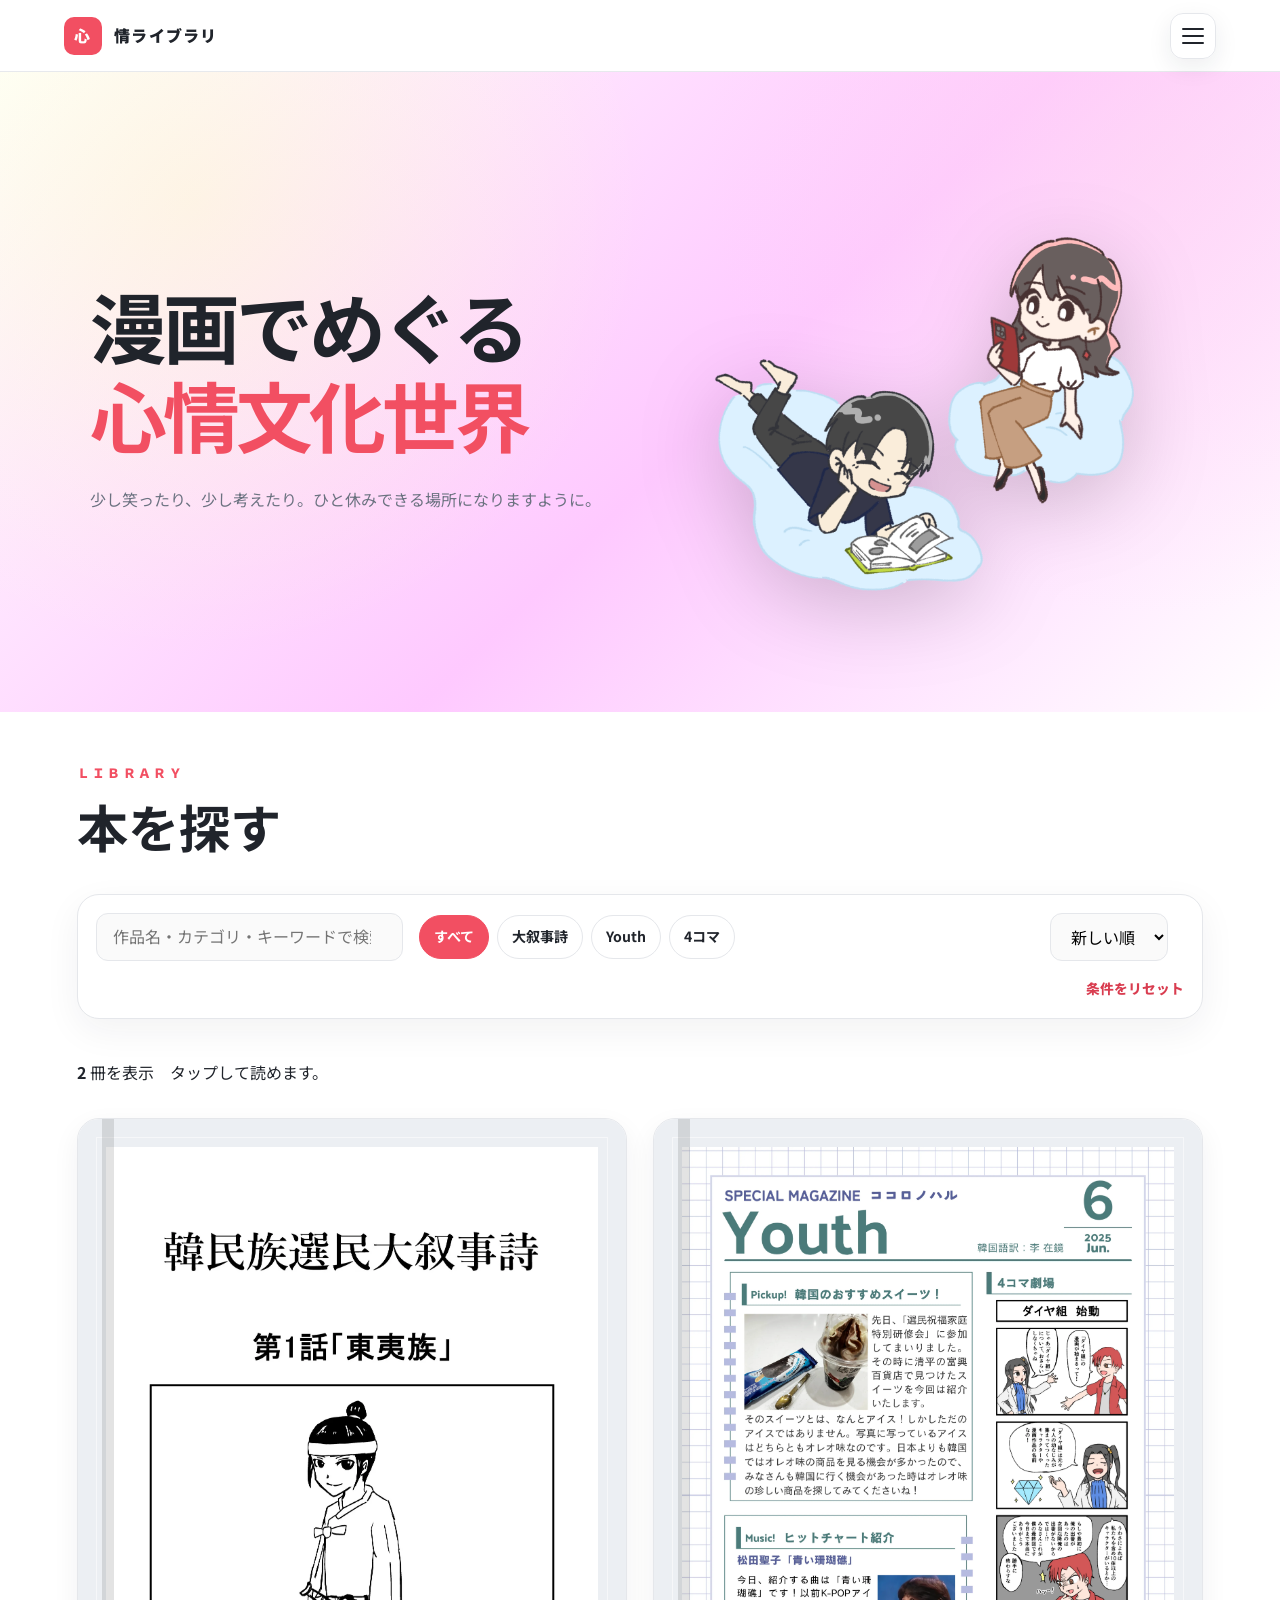
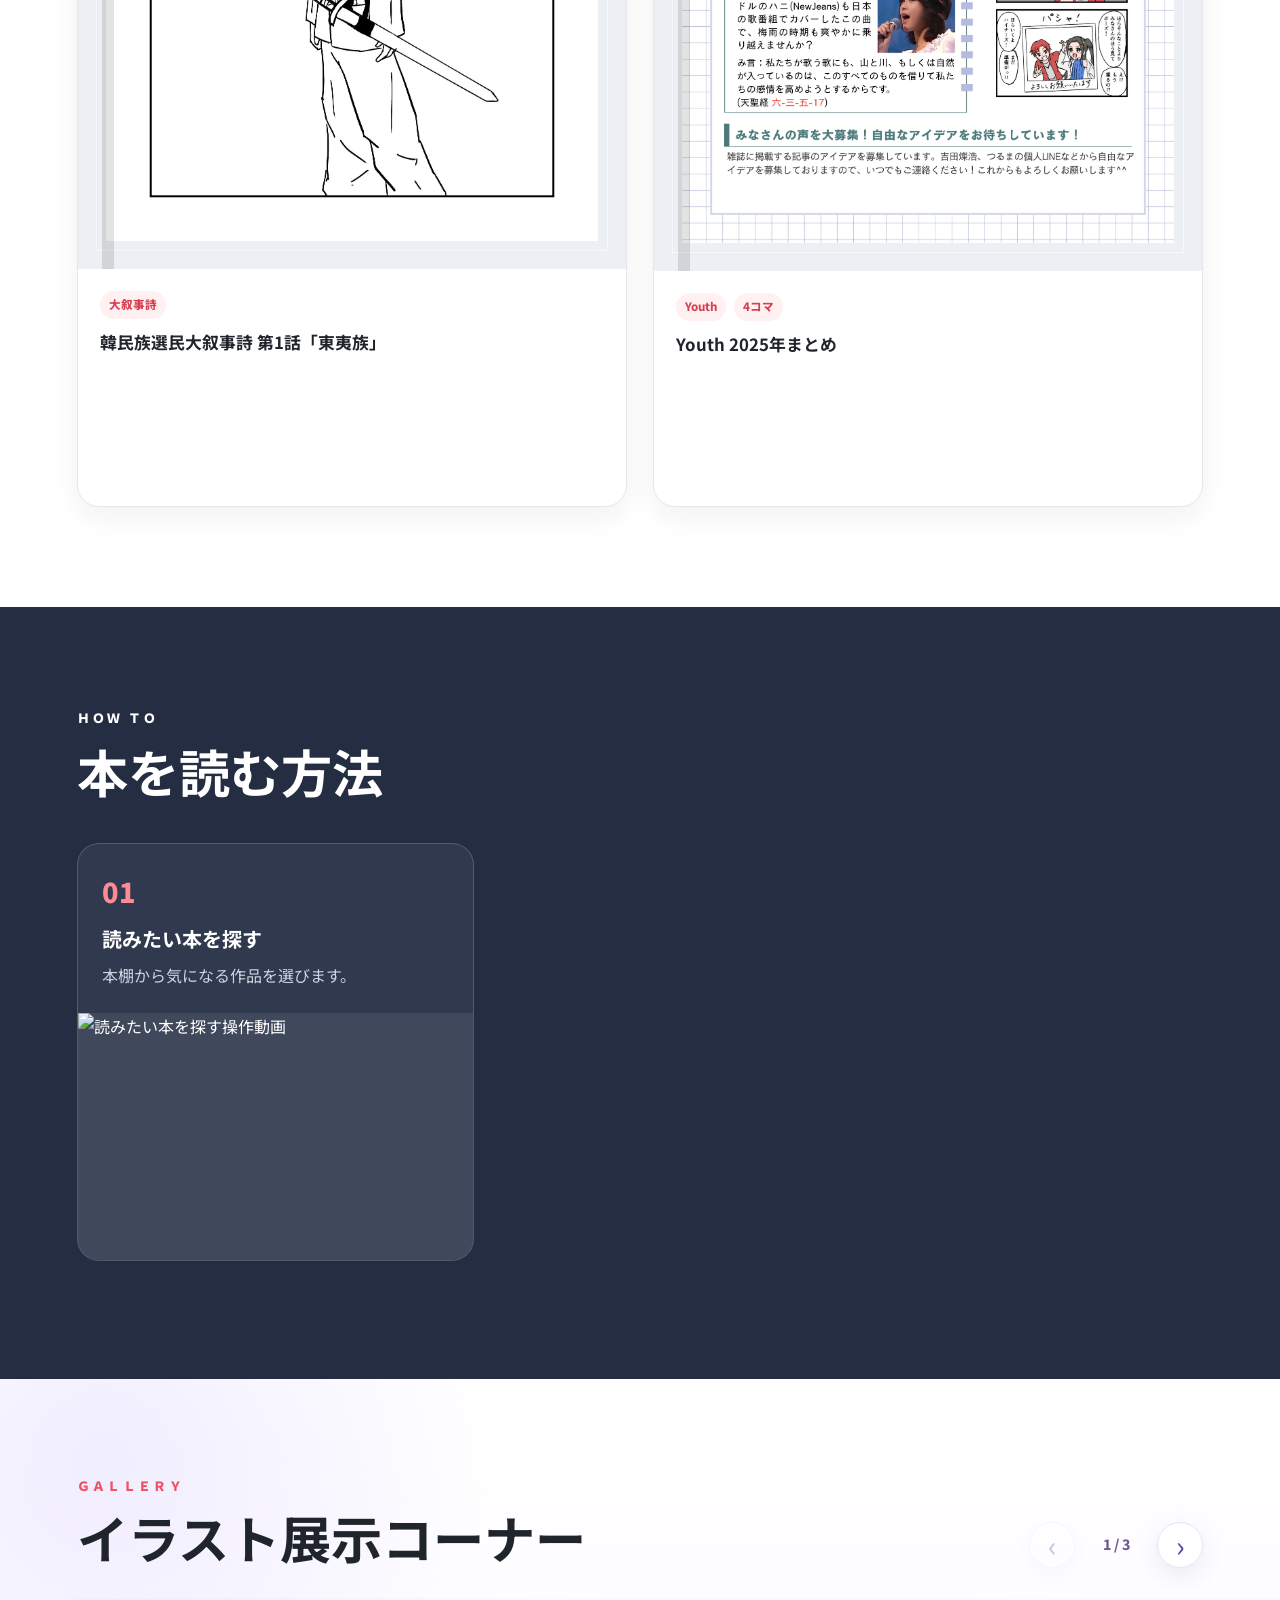
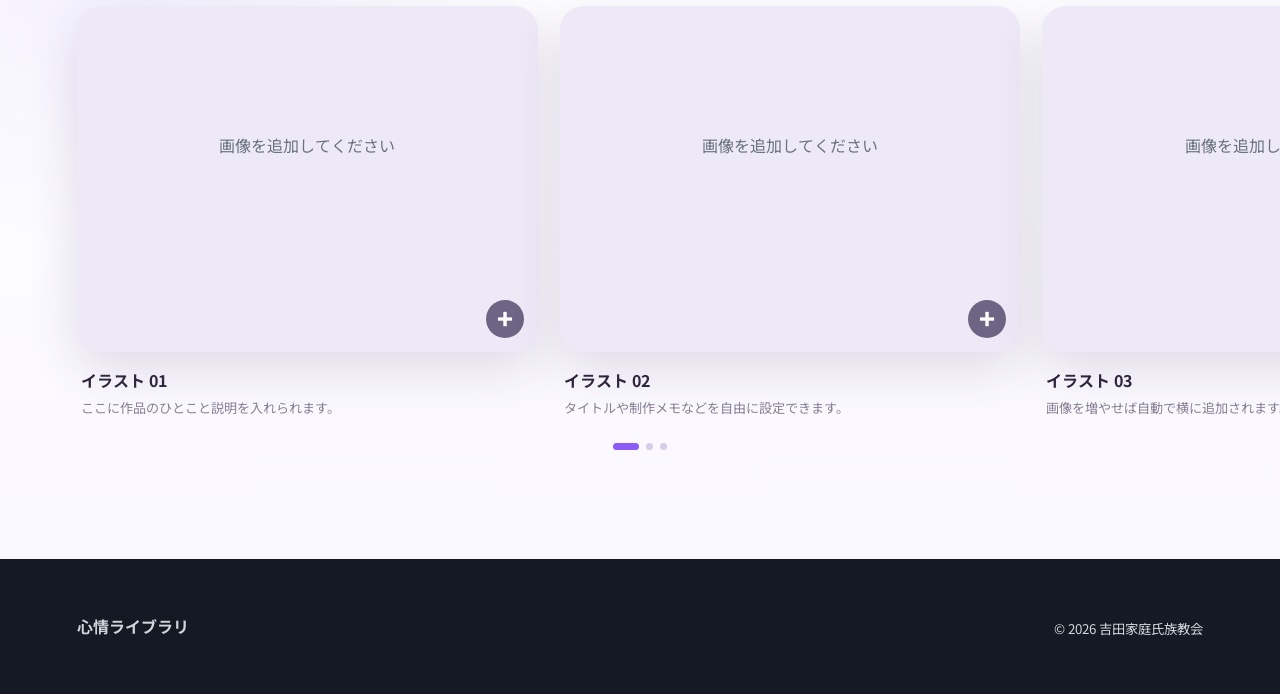
==== commit 96d88622: "Add files via upload" ====
--- a/index.html
+++ b/index.html
@@ -141,6 +141,7 @@
 
       let timer = 0;
       let stoppedByUser = false;
+      let galleryIsVisible = false;
 
       const stopAutoSlide = () => {
         stoppedByUser = true;
@@ -151,14 +152,23 @@
       const startAutoSlide = () => {
         if (stoppedByUser || timer || track.querySelectorAll(".gallery-card").length < 2) return;
         timer = window.setInterval(() => {
-          if (document.hidden) return;
-          if (next.disabled) {
-            document.querySelector("#galleryDots .gallery-dot")?.click();
-          } else {
-            next.click();
-          }
+          if (document.hidden || !galleryIsVisible) return;
+
+          const cards = [...track.querySelectorAll(".gallery-card")];
+          const current = cards.reduce((nearest, card, index) => {
+            const distance = Math.abs(card.offsetLeft - track.scrollLeft);
+            return distance < nearest.distance ? { index, distance } : nearest;
+          }, { index: 0, distance: Infinity }).index;
+          const target = cards[(current + 1) % cards.length];
+
+          track.scrollTo({ left: target.offsetLeft, behavior: "smooth" });
         }, 3500);
       };
+
+      const visibilityObserver = new IntersectionObserver(entries => {
+        galleryIsVisible = entries[0]?.isIntersecting === true;
+      }, { threshold: 0.2 });
+      visibilityObserver.observe(document.getElementById("gallery"));
 
       ["pointerdown", "touchstart", "wheel", "keydown"].forEach(type => {
         track.addEventListener(type, stopAutoSlide, { passive: true });
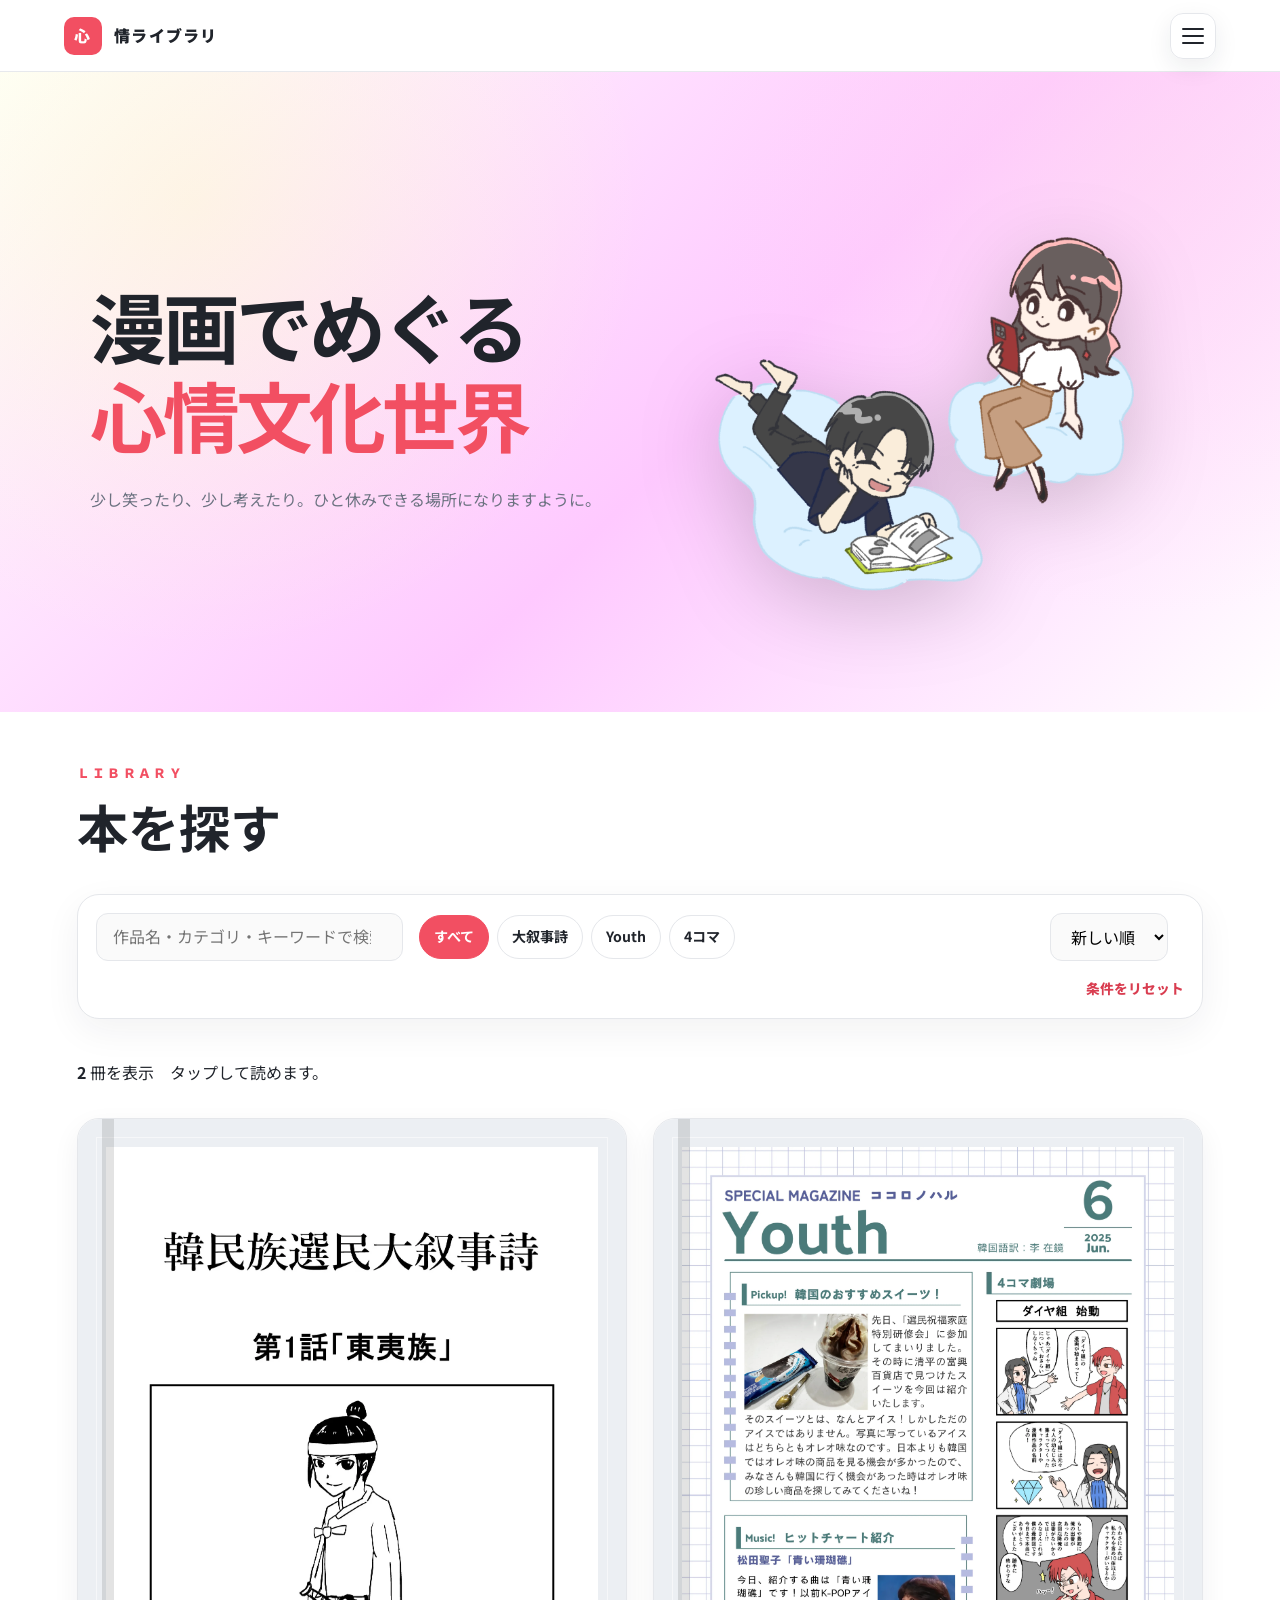
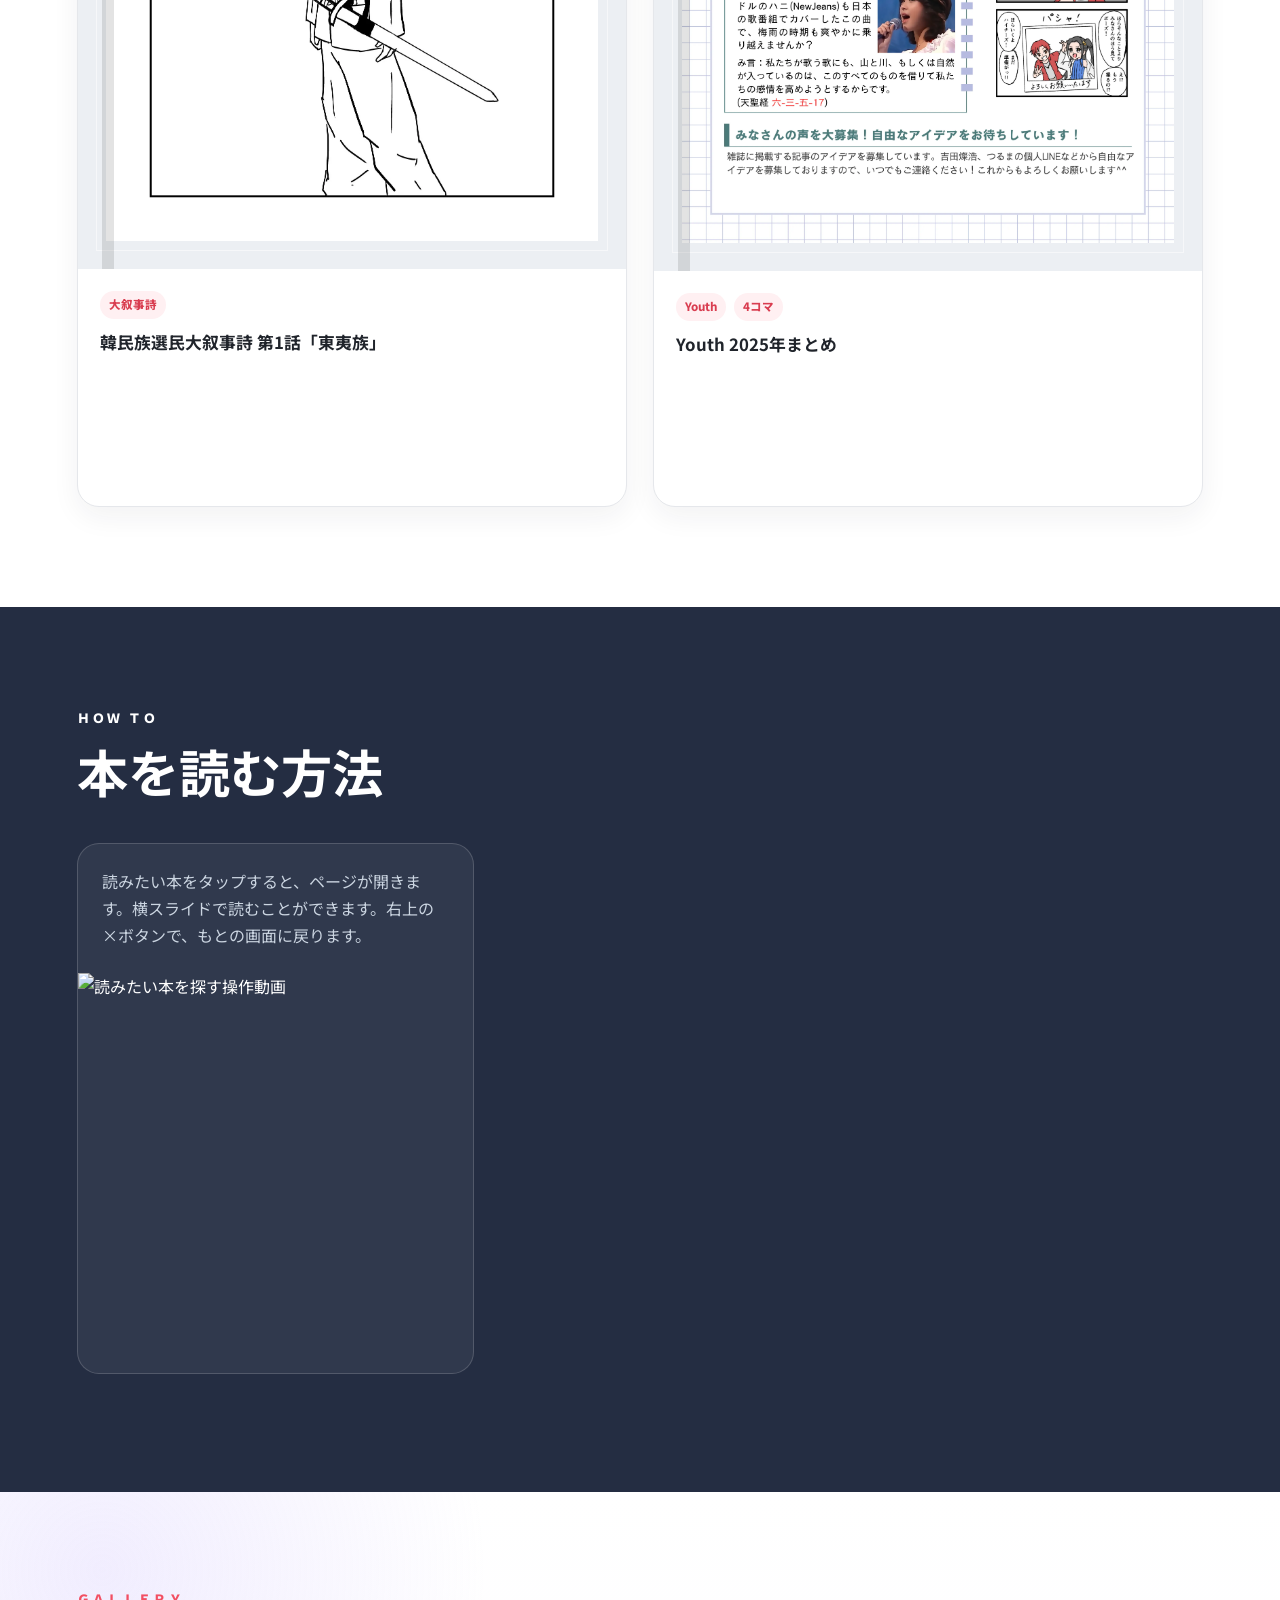
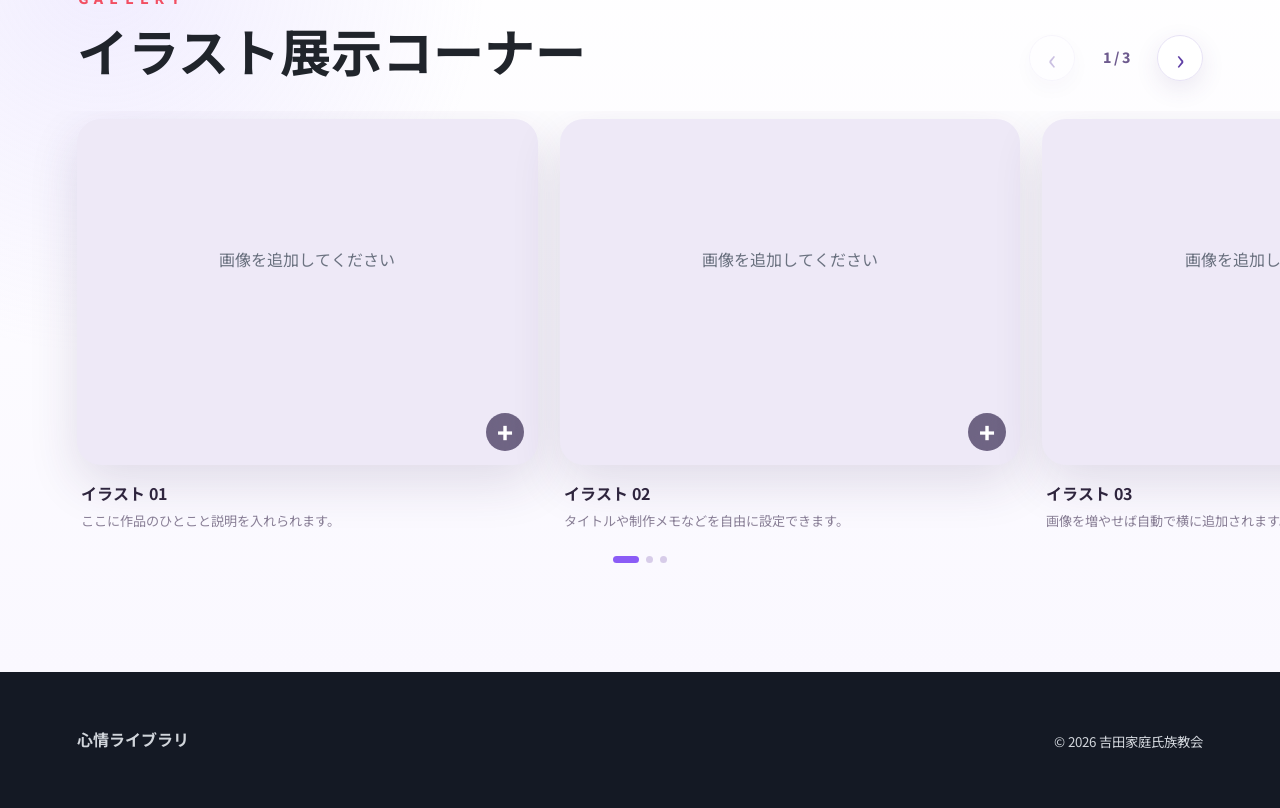
==== commit 3dceb8ea: "Add files via upload" ====
--- a/index.html
+++ b/index.html
@@ -91,9 +91,7 @@
       <div class="howto-track" aria-label="本を読む方法">
         <article class="howto-card">
           <div class="howto-body">
-            <span>01</span>
-            <h3>読みたい本を探す</h3>
-            <p>本棚から気になる作品を選びます。</p>
+            <p>読みたい本をタップすると、ページが開きます。横スライドで読むことができます。右上の×ボタンで、もとの画面に戻ります。</p>
           </div>
           <div class="howto-image">
             <img src="./assets/howto/01.gif" alt="読みたい本を探す操作動画" loading="lazy" decoding="async">
--- a/viewer.css
+++ b/viewer.css
@@ -1348,9 +1348,8 @@
 }
 
 .howto-image {
-  aspect-ratio: 16 / 10;
-  overflow: hidden;
-  background: rgba(255,255,255,.08);
+  height: 400px;
+  aspect-ratio: auto;
 }
 
 .howto-image img {
@@ -1815,7 +1814,7 @@
   }
 
   .howto-card {
-    flex: 0 0 calc(100vw - 56px);
+    flex: 0 0 calc(100vw - 96px);
     scroll-snap-align: start;
     border-radius: 17px;
   }
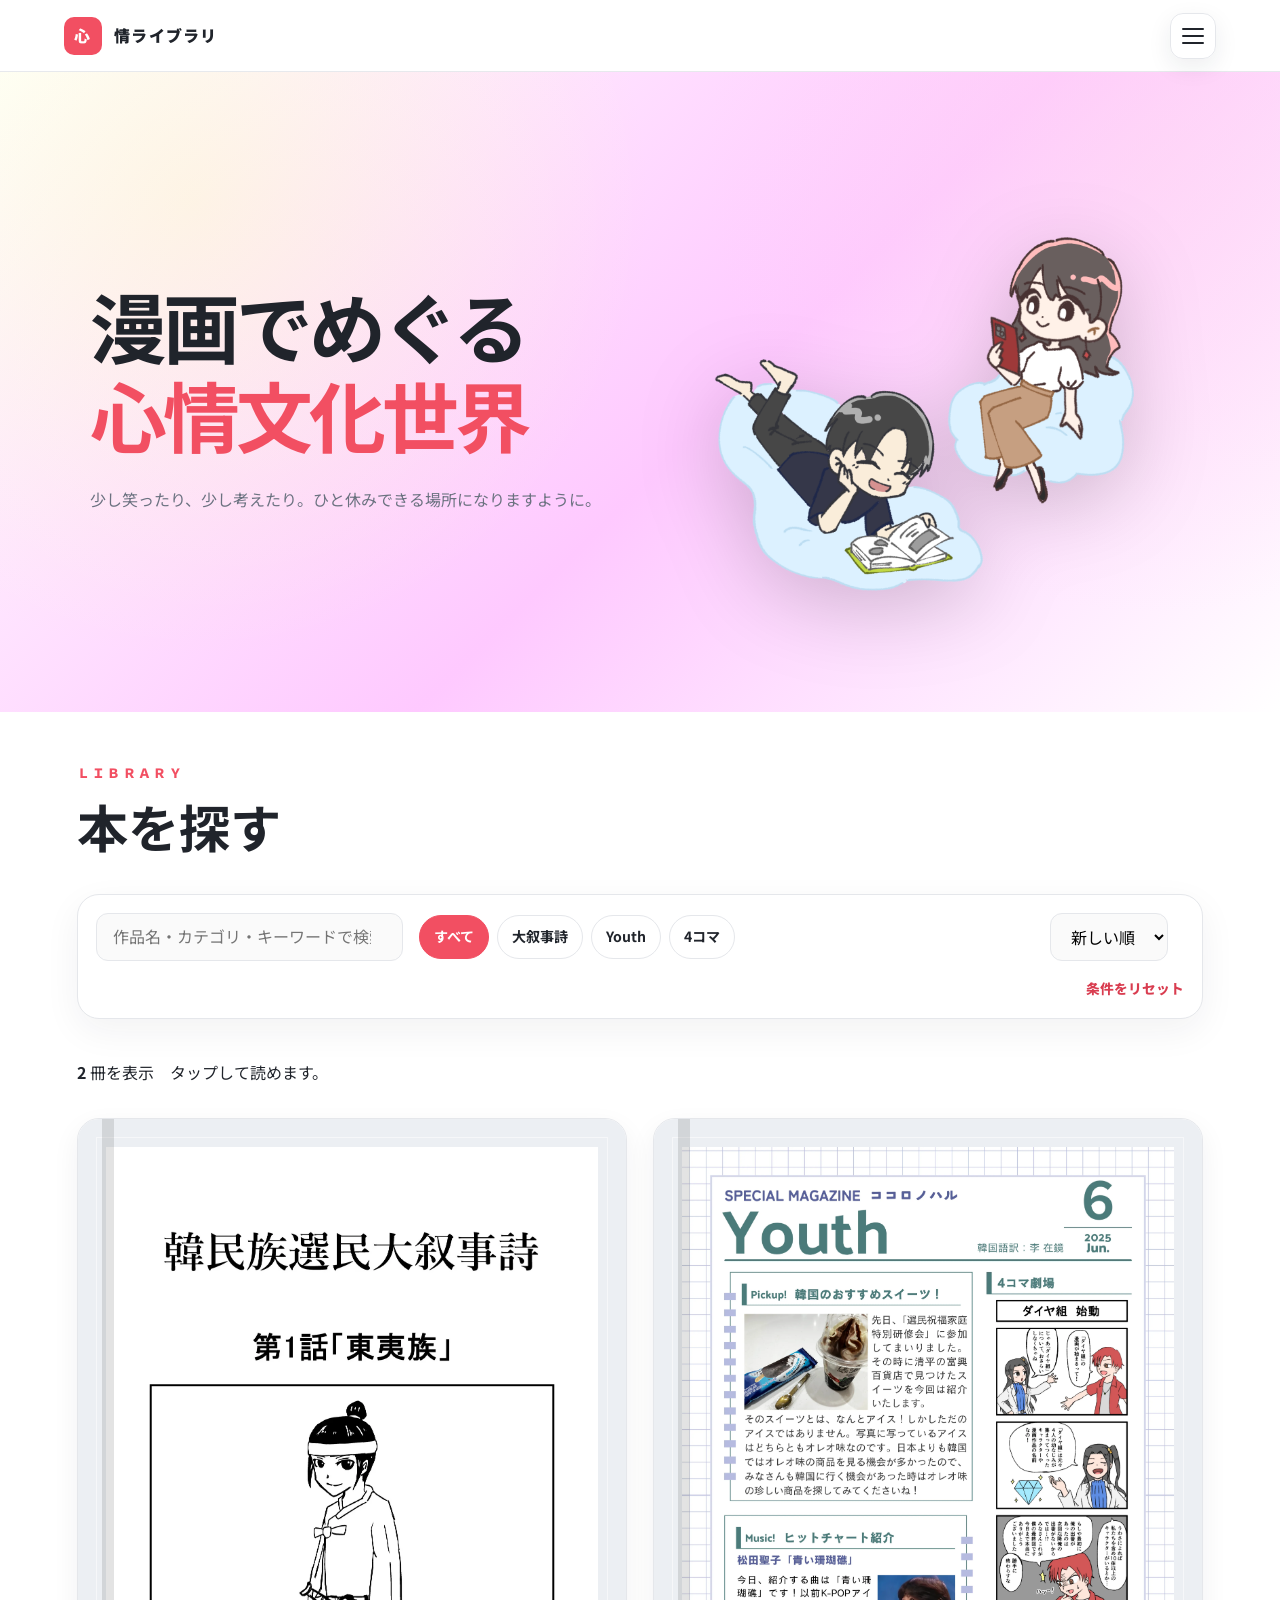
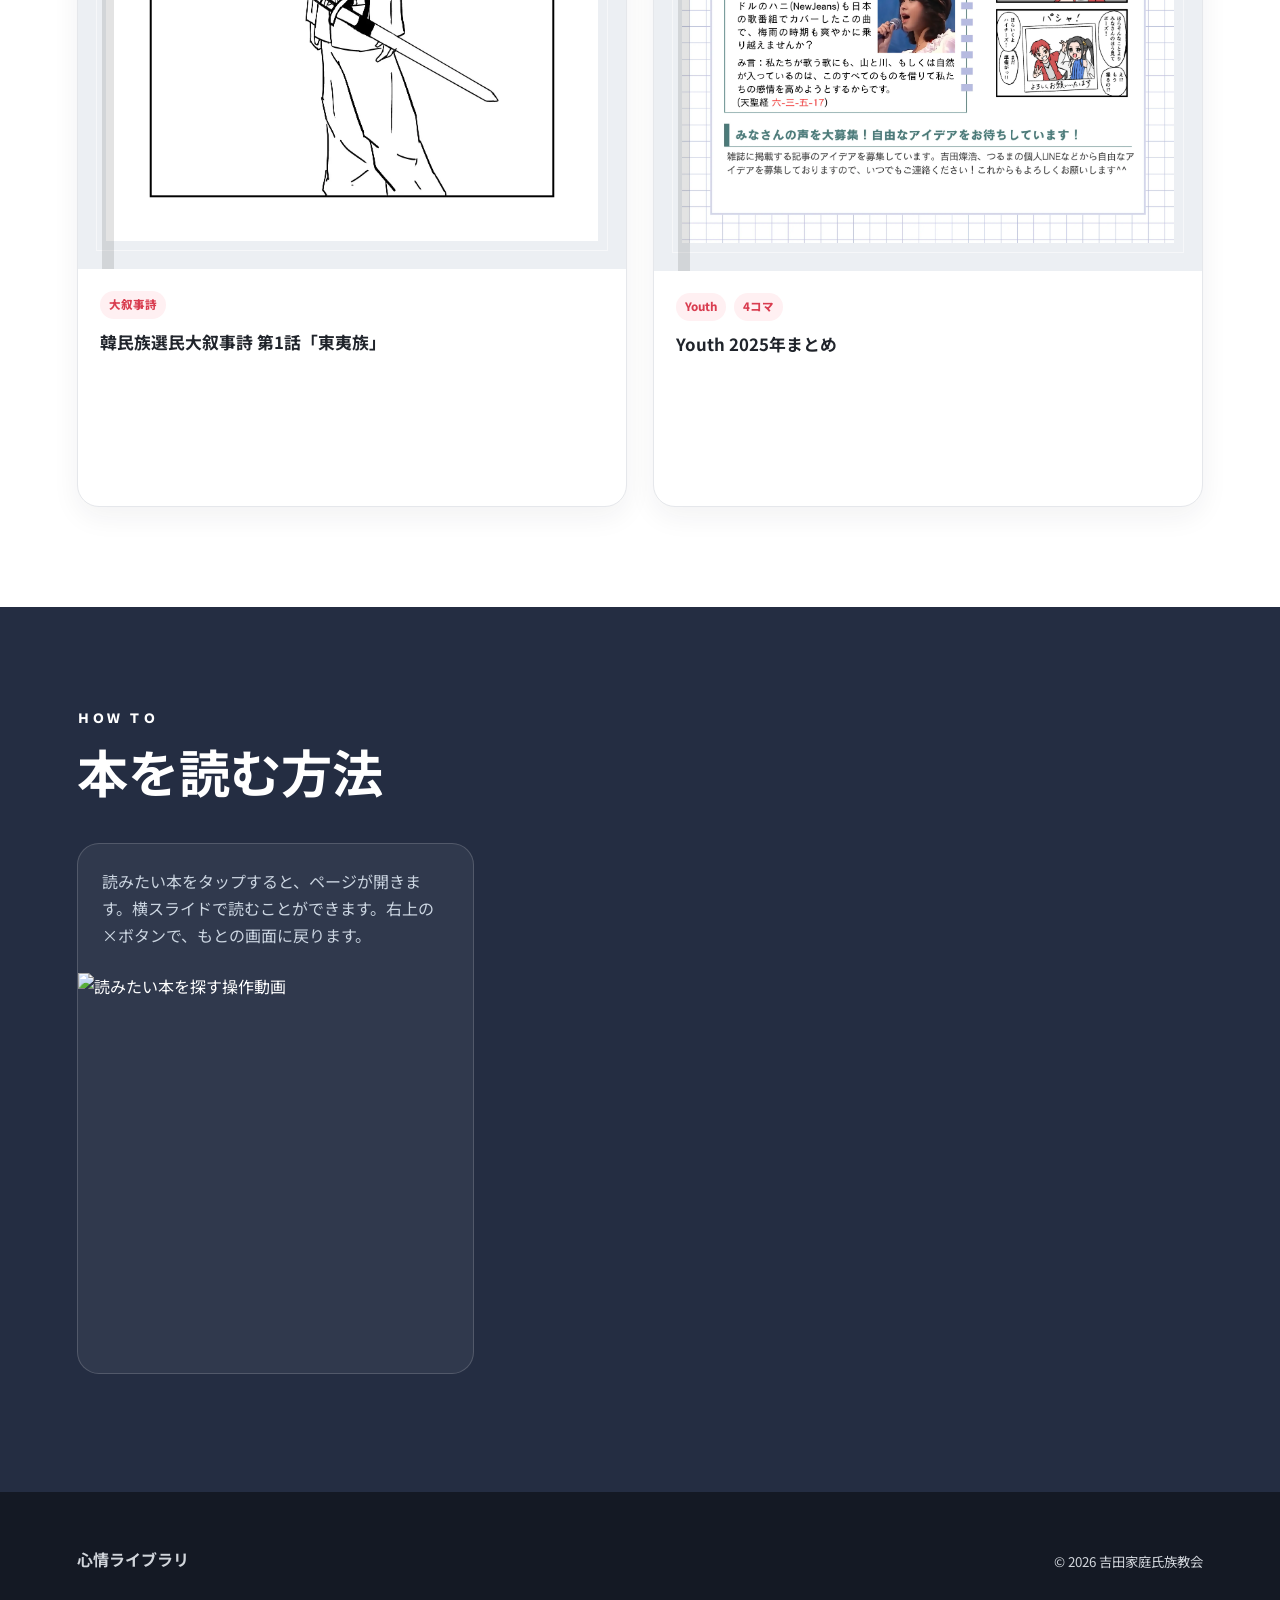
==== commit 2fe4c9bf: "Add files via upload" ====
--- a/index.html
+++ b/index.html
@@ -102,24 +102,6 @@
       </div>
     </section>
 
-    <section class="gallery-section" id="gallery">
-      <div class="gallery-heading">
-        <div>
-          <p class="eyebrow">ＧＡＬＬＥＲＹ</p>
-          <h2>イラスト展示コーナー</h2>
-        </div>
-        <div class="gallery-controls" aria-label="ギャラリー操作">
-          <button id="galleryPrev" class="gallery-arrow" type="button" aria-label="前のイラスト">‹</button>
-          <span id="galleryCounter" class="gallery-counter">1 / 1</span>
-          <button id="galleryNext" class="gallery-arrow" type="button" aria-label="次のイラスト">›</button>
-        </div>
-      </div>
-
-      <div id="galleryTrack" class="gallery-track" aria-live="polite">
-        <div class="gallery-loading">イラストを読み込んでいます…</div>
-      </div>
-      <div id="galleryDots" class="gallery-dots" aria-label="イラスト位置"></div>
-    </section>
 
     <dialog id="galleryLightbox" class="gallery-lightbox">
       <button id="galleryLightboxClose" class="gallery-lightbox-close" type="button" aria-label="閉じる">×</button>
--- a/viewer.css
+++ b/viewer.css
@@ -1331,7 +1331,7 @@
   scroll-behavior: smooth;
   scrollbar-width: none;
   overscroll-behavior-x: contain;
-  touch-action: pan-x;
+  touch-action: pan-x pan-y;
 }
 
 .howto-track::-webkit-scrollbar {
@@ -1814,7 +1814,7 @@
   }
 
   .howto-card {
-    flex: 0 0 calc(100vw - 96px);
+    flex: 0 0 calc(100vw - 106px);
     scroll-snap-align: start;
     border-radius: 17px;
   }
@@ -2112,3 +2112,21 @@
     object-fit: contain;
   }
 }
+@media (max-width: 520px) {
+  .howto-image {
+    width: 100%;
+    height: 70vh;
+    max-height: 250px;
+    margin: 0;
+    aspect-ratio: auto;
+    overflow: hidden;
+  }
+
+  .howto-image img {
+    display: block;
+    width: 100%;
+    height: 100%;
+    object-fit: contain;
+    object-position: center;
+  }
+}
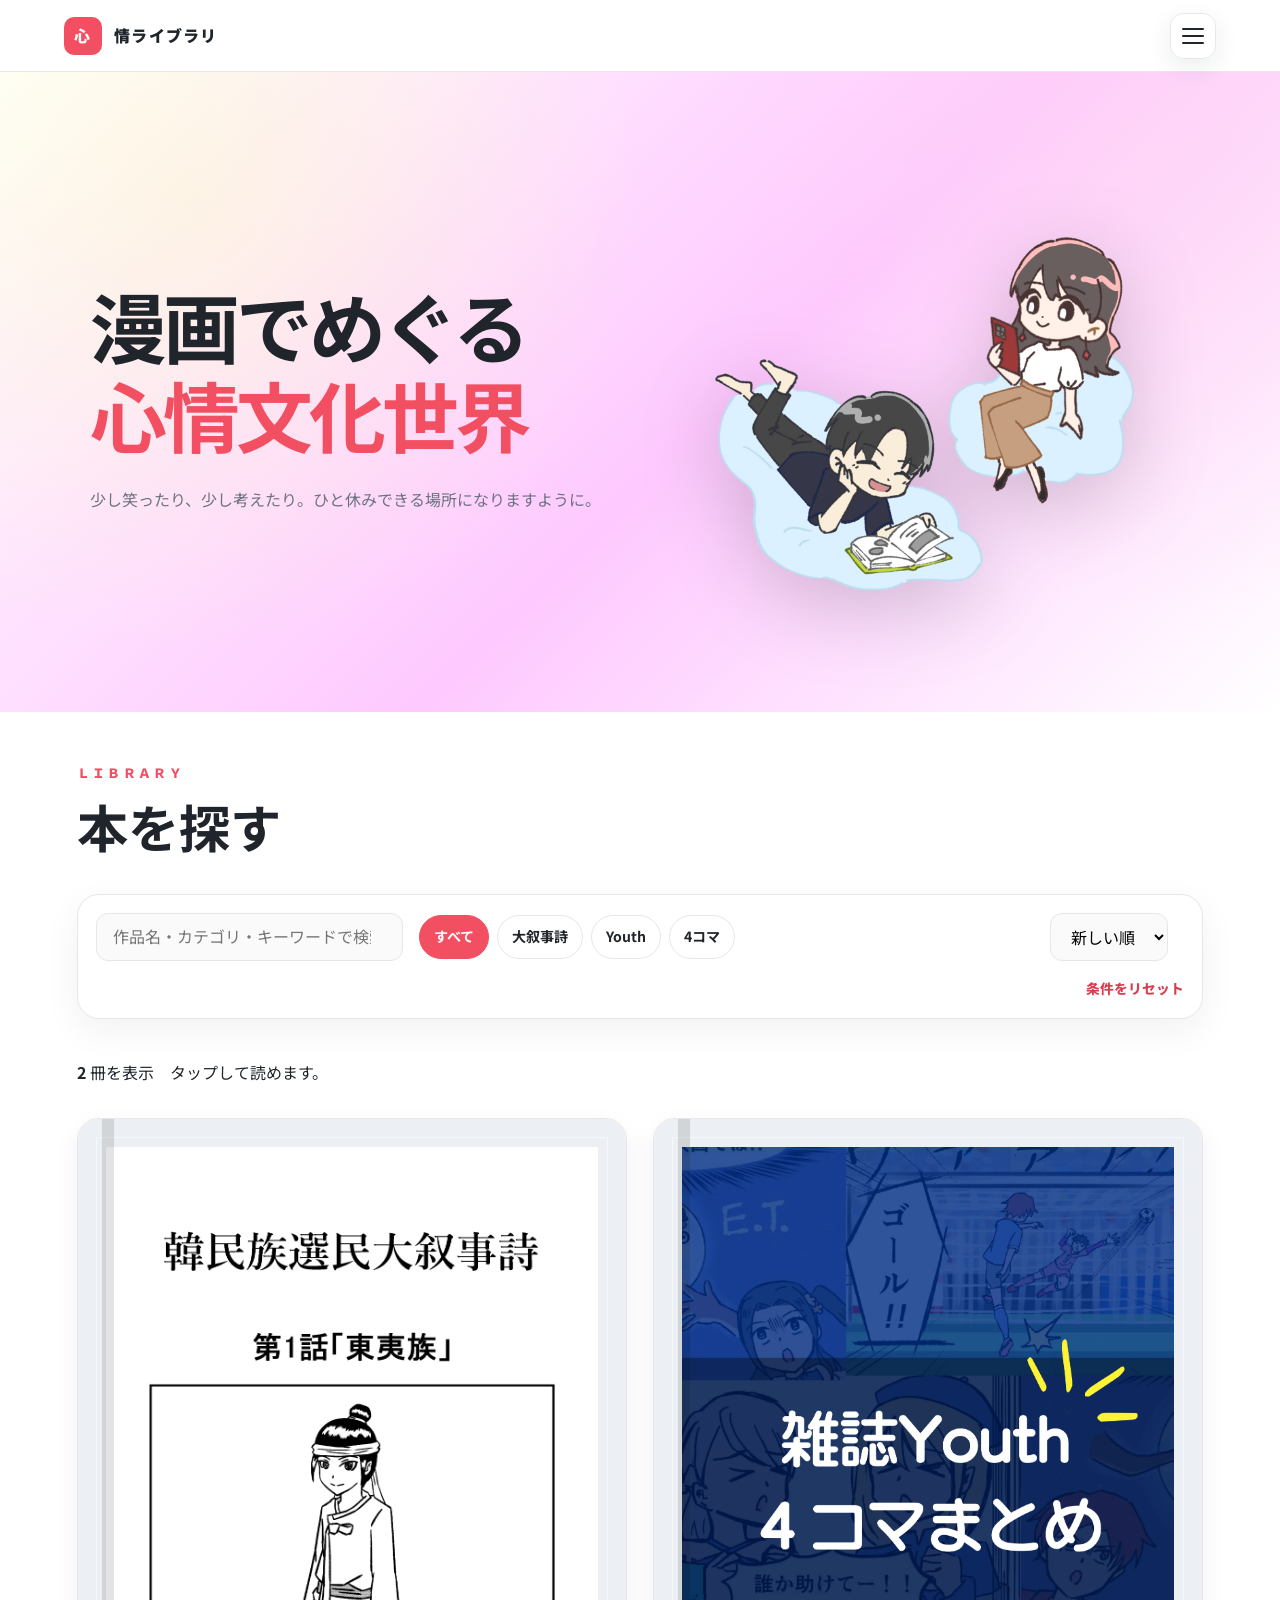
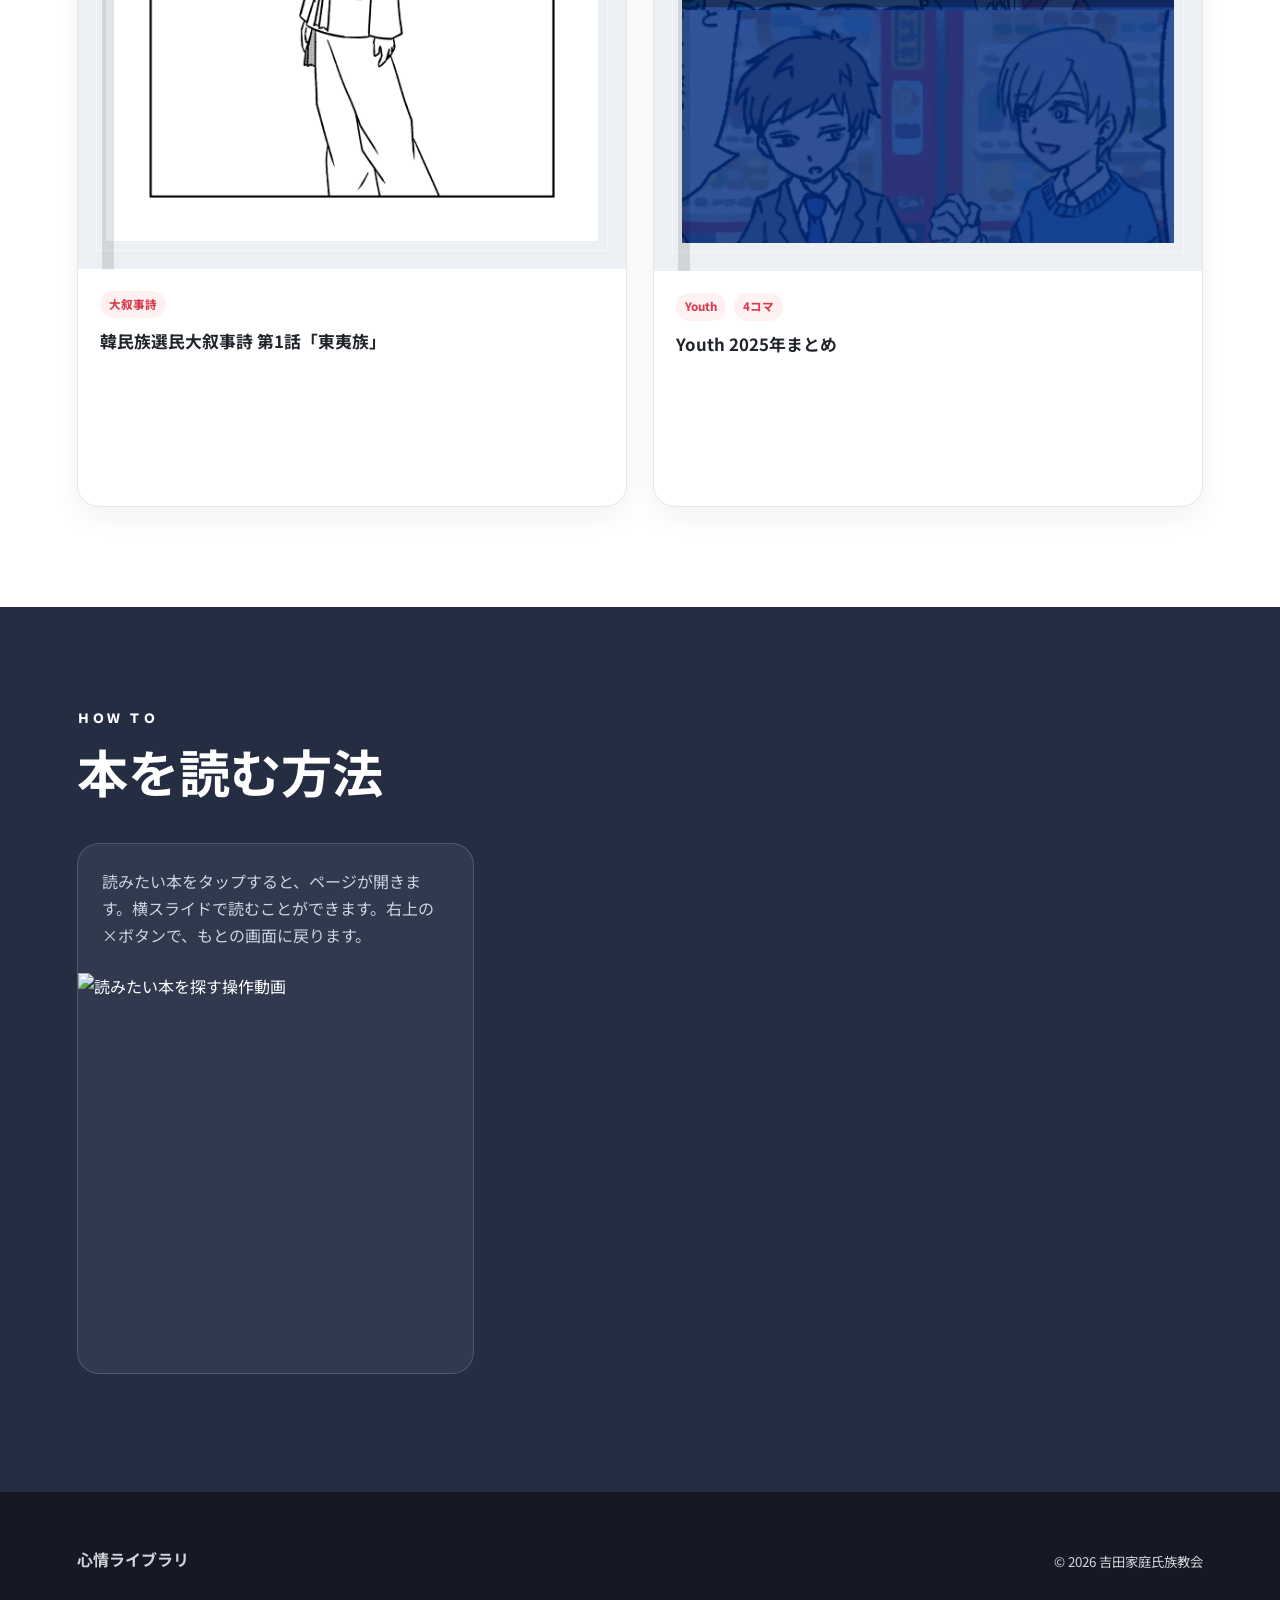
==== commit 186396d0: "Add files via upload" ====
--- a/index.html
+++ b/index.html
@@ -4,7 +4,28 @@
   <meta charset="UTF-8">
   <meta name="viewport" content="width=device-width, initial-scale=1.0">
   <title>心情ライブラリ</title>
-  <meta name="description" content="漫画をカテゴリやキーワードから探して読める書籍ライブラリです。">
+  <link rel="icon" href="./assets/favicon.png">
+  <meta name="description" content="大叙事詩などのマンガを載せてます！お気軽に見に来てください♪">
+
+  <!-- LINE・SNS共有時のリンクプレビュー（OGP） -->
+  <link rel="canonical" href="https://marutsu222.github.io/library/">
+  <meta property="og:type" content="website">
+  <meta property="og:site_name" content="心情ライブラリ">
+  <meta property="og:title" content="心情ライブラリ">
+  <meta property="og:description" content="大叙事詩などのマンガを載せてます！お気軽に見に来てください♪">
+  <meta property="og:url" content="https://marutsu222.github.io/library/">
+  <meta property="og:image" content="https://marutsu222.github.io/library/assets/ogp.png">
+  <meta property="og:image:secure_url" content="https://marutsu222.github.io/library/assets/ogp.png">
+  <meta property="og:image:type" content="image/png">
+  <meta property="og:image:width" content="1200">
+  <meta property="og:image:height" content="630">
+  <meta property="og:image:alt" content="心情ライブラリ">
+
+  <!-- Xなど、ほかのSNSでも大きな画像を表示 -->
+  <meta name="twitter:card" content="summary_large_image">
+  <meta name="twitter:title" content="心情ライブラリ">
+  <meta name="twitter:description" content="大叙事詩などのマンガを載せてます！お気軽に見に来てください♪">
+  <meta name="twitter:image" content="https://marutsu222.github.io/library/assets/ogp.png">
   <link rel="preconnect" href="https://fonts.googleapis.com">
   <link rel="preconnect" href="https://fonts.gstatic.com" crossorigin>
   <link href="https://fonts.googleapis.com/css2?family=Noto+Sans+JP:wght@400;500;700;900&display=swap" rel="stylesheet">
--- a/viewer.css
+++ b/viewer.css
@@ -1814,7 +1814,7 @@
   }
 
   .howto-card {
-    flex: 0 0 calc(100vw - 106px);
+    flex: 0 0 calc(100vw - 96px);
     scroll-snap-align: start;
     border-radius: 17px;
   }
@@ -1926,6 +1926,55 @@
   .reader-footer {
     min-height: 50px;
     padding: 7px 12px max(7px, env(safe-area-inset-bottom));
+  }
+}
+
+/* ==========================================================
+   2026-08-08 ビューア操作
+   ・中央タップで上下バーを表示／非表示
+   ・左右端タップでページ移動（判定はviewer.js）
+   ========================================================== */
+.standalone-reader {
+  transition: grid-template-rows .22s ease;
+}
+
+.reader-header,
+.reader-footer,
+.reader-nav {
+  transition: opacity .18s ease, transform .22s ease;
+}
+
+.standalone-reader.controls-hidden {
+  grid-template-rows: 0 minmax(0, 1fr) 0;
+}
+
+.standalone-reader.controls-hidden .reader-header,
+.standalone-reader.controls-hidden .reader-footer {
+  min-height: 0;
+  padding-top: 0;
+  padding-bottom: 0;
+  border-width: 0;
+  opacity: 0;
+  overflow: hidden;
+  pointer-events: none;
+}
+
+.standalone-reader.controls-hidden .reader-header {
+  transform: translateY(-100%);
+}
+
+.standalone-reader.controls-hidden .reader-footer {
+  transform: translateY(100%);
+}
+
+.standalone-reader.controls-hidden .reader-nav {
+  opacity: 0;
+  pointer-events: none;
+}
+
+@media (hover: none), (pointer: coarse) {
+  .reader-nav {
+    display: none;
   }
 }
 
@@ -2116,7 +2165,7 @@
   .howto-image {
     width: 100%;
     height: 70vh;
-    max-height: 250px;
+    max-height: 350px;
     margin: 0;
     aspect-ratio: auto;
     overflow: hidden;
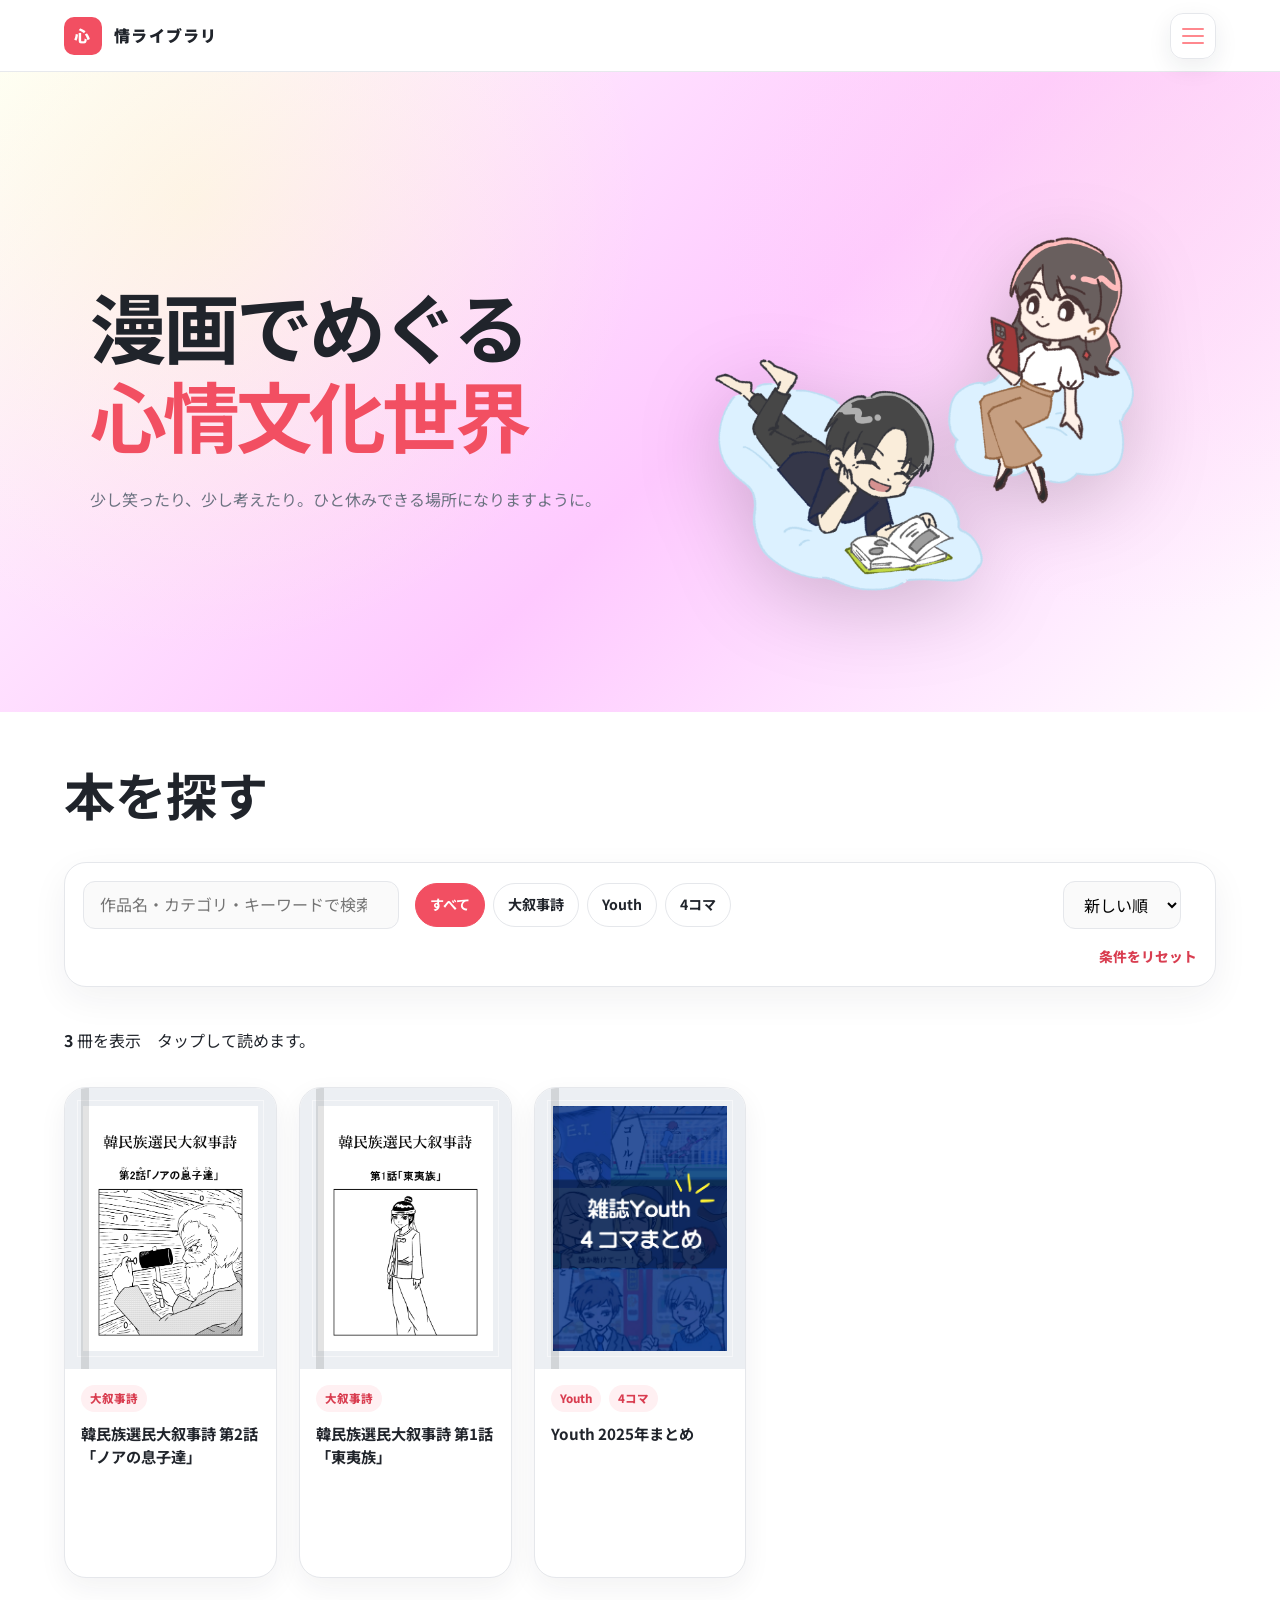
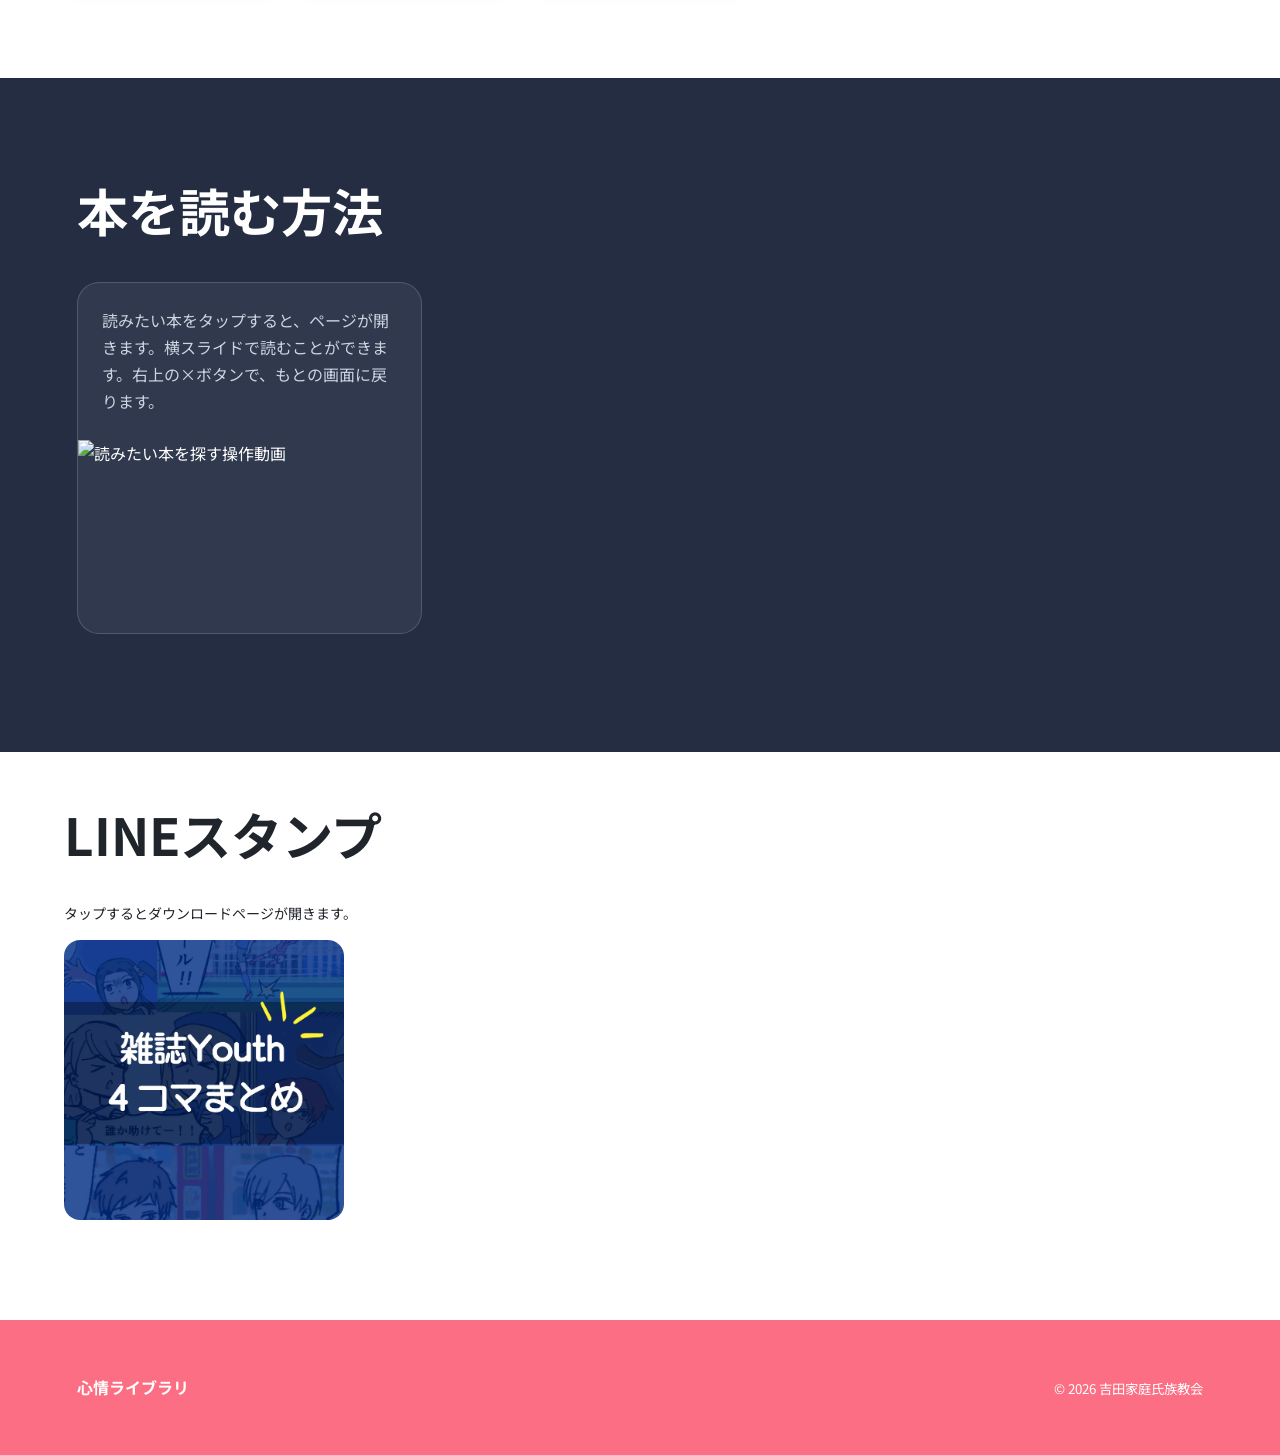
==== commit 3232714a: "Add files via upload" ====
--- a/index.html
+++ b/index.html
@@ -29,6 +29,33 @@
   <link rel="preconnect" href="https://fonts.googleapis.com">
   <link rel="preconnect" href="https://fonts.gstatic.com" crossorigin>
   <link href="https://fonts.googleapis.com/css2?family=Noto+Sans+JP:wght@400;500;700;900&display=swap" rel="stylesheet">
+
+  <style>
+    /* ===== 無料LINEスタンプ配布コーナー ===== */
+    .free-stamp-section {
+      padding: 48px 20px 56px;
+      text-align: center;
+    }
+    .free-stamp-section h2 {
+      margin: 0 0 22px;
+      font-size: clamp(1.25rem, 3vw, 1.7rem);
+      font-weight: 900;
+    }
+    .free-stamp-link {
+      display: inline-block;
+      width: min( min(100%, 280px), 70vw );
+      aspect-ratio: 1 / 1;
+      overflow: hidden;
+      border-radius: 16px;
+      vertical-align: top;
+    }
+    .free-stamp-link img {
+      display: block;
+      width: 100%;
+      height: 100%;
+      object-fit: cover;
+    }
+  </style>
   <link rel="stylesheet" href="./viewer.css">
   <script src="./catalog.js" defer></script>
   <script src="./gallery.js" defer></script>
@@ -56,7 +83,8 @@
       <nav id="headerMenu" class="header-menu" aria-label="メインナビゲーション">
         <a href="#books">本を探す</a>
         <a href="#features">本を読む方法</a>
-        <a href="#gallery">イラスト展示コーナー</a>
+        <a href="#linestamp">LINEスタンプ</a>
+        <a href="#gallery">イラスト展示コーナー(準備中)</a>
       </nav>
     </div>
   </header>
@@ -77,7 +105,7 @@
 
     <section class="search-section" id="books">
       <div class="section-heading">
-        <p class="eyebrow">ＬＩＢＲＡＲＹ</p><h2>本を探す</h2>
+        <h2>本を探す</h2>
       </div>
       <div class="filter-panel">
         <label class="search-box">
@@ -105,7 +133,6 @@
     <!-- ===== 本を読む方法：説明＋GIF横スライド ===== -->
     <section class="features" id="features">
       <div class="section-heading light">
-        <p class="eyebrow">ＨＯＷ ＴＯ</p>
         <h2>本を読む方法</h2>
       </div>
 
@@ -133,6 +160,18 @@
     </dialog>
   </main>
 
+
+    <!-- ===== 無料LINEスタンプ配布コーナー ===== -->
+    <section class="search-section" id="linestamp">
+      <div class="section-heading">
+        <h2>LINEスタンプ
+        </h2>
+      </div>
+<p class="free-stamp-description">タップするとダウンロードページが開きます。</p>      <a class="free-stamp-link" href="★★★" target="_blank" rel="noopener noreferrer" aria-label="LINEスタンプを受け取る">
+        <img src="https://marutsu222.github.io/library/books/magazine_001/cover.webp" alt="" loading="lazy" decoding="async">
+      </a>
+    </section>
+
   <footer><div><strong>心情ライブラリ</strong></div><small>© 2026 吉田家庭氏族教会</small></footer>
   <script>
     (() => {
--- a/viewer.css
+++ b/viewer.css
@@ -14,6 +14,7 @@
    10. 一覧ページ / 独立ビューア補助
    11. イラストギャラリー
    12. レスポンシブ
+   19. LINEスタンプ
 
    対応ファイル
    - index.html
@@ -606,8 +607,8 @@
   justify-content: space-between;
   align-items: end;
   padding: 54px 6vw;
-  color: #d1d5db;
-  background: #141924;
+  color: #ffffff;
+  background: #fc6e83;
 }
 
 footer p {
@@ -1149,7 +1150,7 @@
   width: 22px;
   height: 2px;
   border-radius: 999px;
-  background: var(--ink);
+  background: #ff888e;
   transition: transform .2s ease, opacity .2s ease;
 }
 
@@ -2179,3 +2180,126 @@
     object-position: center;
   }
 }
+
+
+/* ==========================================================
+   18. PC表示サイズ調整（2026-10-26）
+   ・PCの本一覧を複数列にしてカードをコンパクトに
+   ・PCの漫画ページは余白を確保し、少し控えめなサイズに
+   ・タブレット／スマホの表示設定には影響させない
+   ========================================================== */
+
+@media (min-width: 1051px) {
+  /* 本一覧：大きなカード2列表示を解消 */
+  .search-section {
+    padding-right: clamp(32px, 5vw, 80px);
+    padding-left: clamp(32px, 5vw, 80px);
+  }
+
+  .book-grid {
+    grid-template-columns: repeat(5, minmax(0, 1fr));
+    gap: 22px;
+  }
+
+  .book-cover,
+  .book-cover-image {
+    min-height: 0;
+    aspect-ratio: 3 / 4;
+  }
+
+  .book-cover {
+    padding: 18px;
+  }
+
+  .book-cover::before {
+    inset: 12px;
+  }
+
+  .book-cover::after {
+    left: 16px;
+    width: 8px;
+  }
+
+  .cover-label {
+    margin-bottom: 10px;
+    font-size: .65rem;
+  }
+
+  .cover-title {
+    font-size: clamp(1rem, 1.15vw, 1.45rem);
+  }
+
+  .book-info {
+    padding: 16px;
+  }
+
+  .book-info h3 {
+    font-size: .95rem;
+    line-height: 1.5;
+  }
+
+  .book-description {
+    font-size: .8rem;
+  }
+
+  .book-bottom {
+    margin-top: 12px;
+  }
+
+  /* 本を読む方法のカードも横幅を抑える */
+  .howto-card {
+    flex-basis: clamp(280px, 27vw, 360px);
+  }
+
+  .howto-image {
+    height: auto;
+    aspect-ratio: 16 / 9;
+  }
+}
+
+@media (min-width: 781px) {
+  /* 漫画ビューア：画像を画面いっぱいに拡大しすぎない */
+  .reader-page {
+    padding: 16px 88px;
+  }
+
+  .reader-page-image {
+    width: auto;
+    height: auto;
+    max-width: 100%;
+    max-height: calc(100dvh - 170px);
+    object-fit: contain;
+  }
+
+  .reader-nav {
+    width: 42px;
+    height: 60px;
+    font-size: 1.8rem;
+  }
+
+  .reader-header {
+    min-height: 58px;
+    padding-top: 7px;
+    padding-bottom: 7px;
+  }
+
+  .reader-footer {
+    min-height: 50px;
+    padding-top: 7px;
+    padding-bottom: 7px;
+  }
+}
+
+
+/* ==========================================================
+   19. LINEスタンプコーナー
+   ========================================================== */
+
+/* ===== 文字サイズ ===== */
+.free-stamp-section h2 {
+  font-size: 22px;
+}
+
+.free-stamp-description {
+  font-size: 14px;
+}
